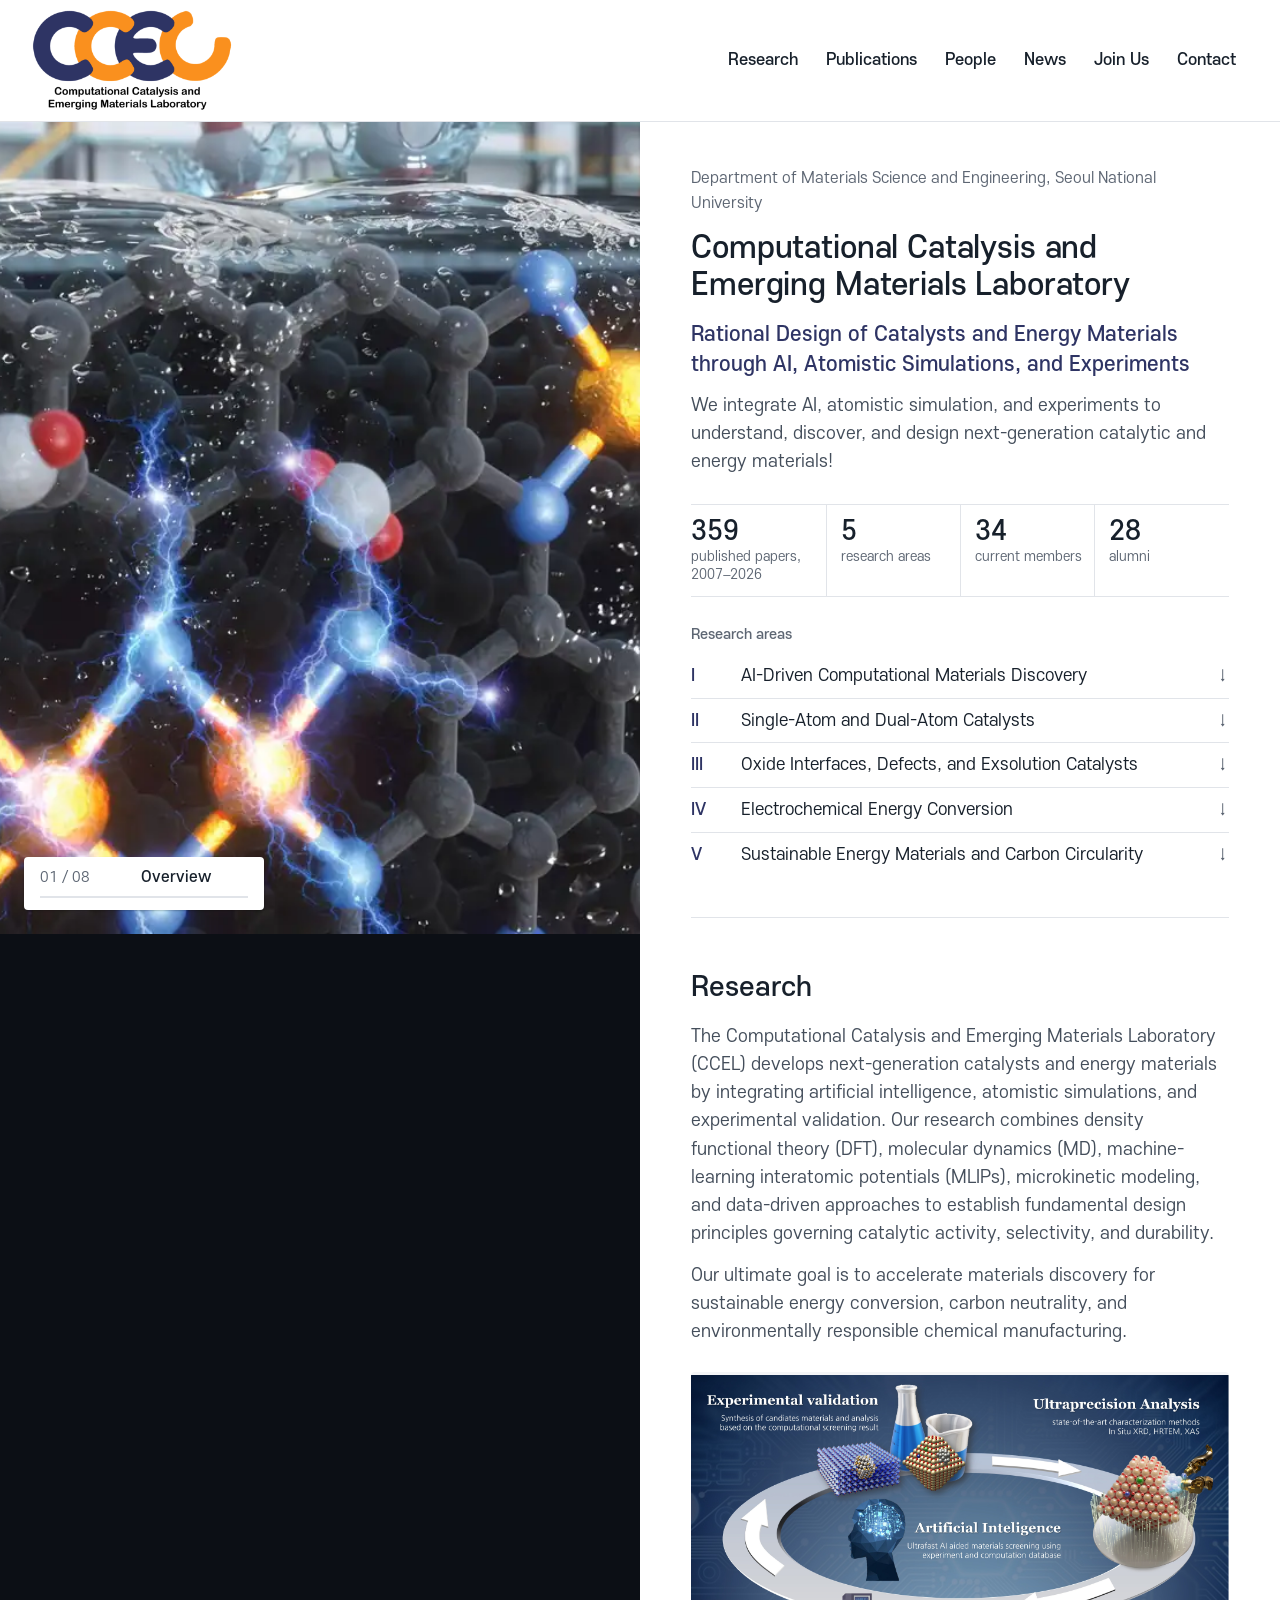
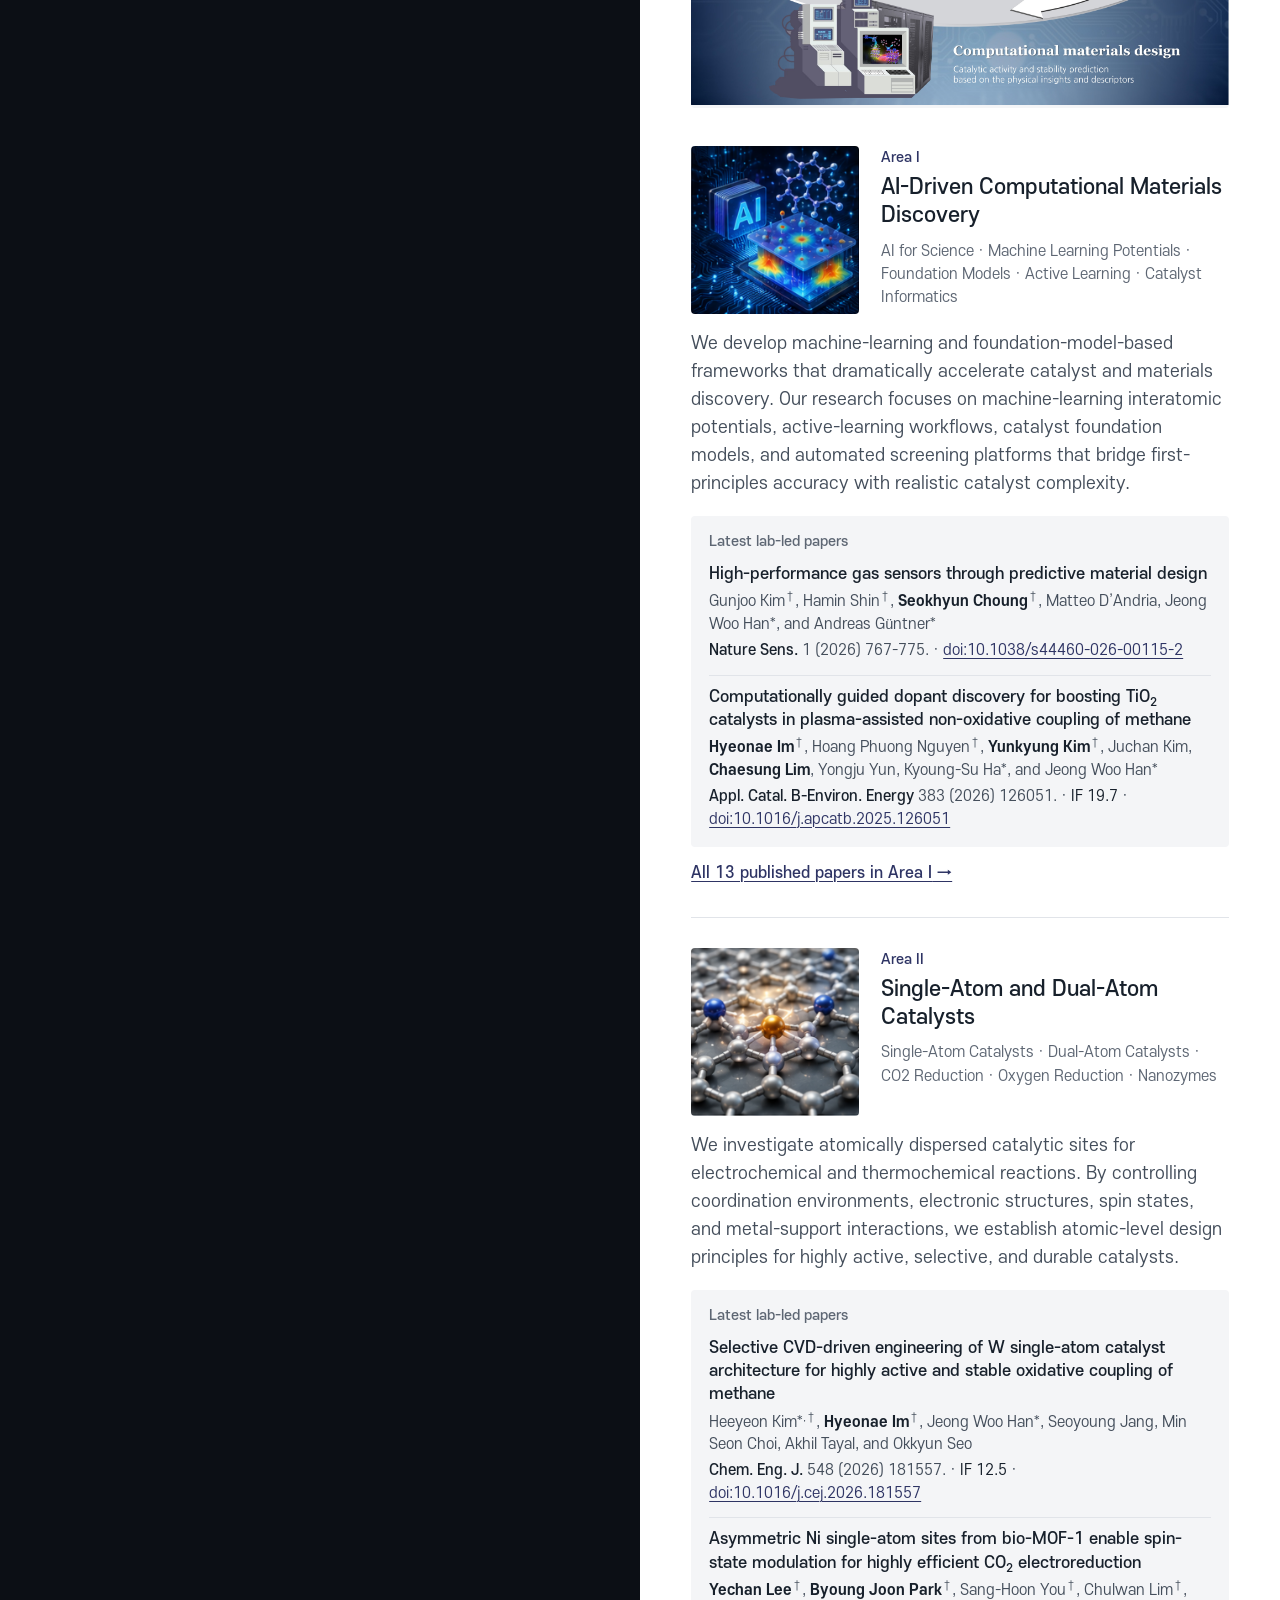
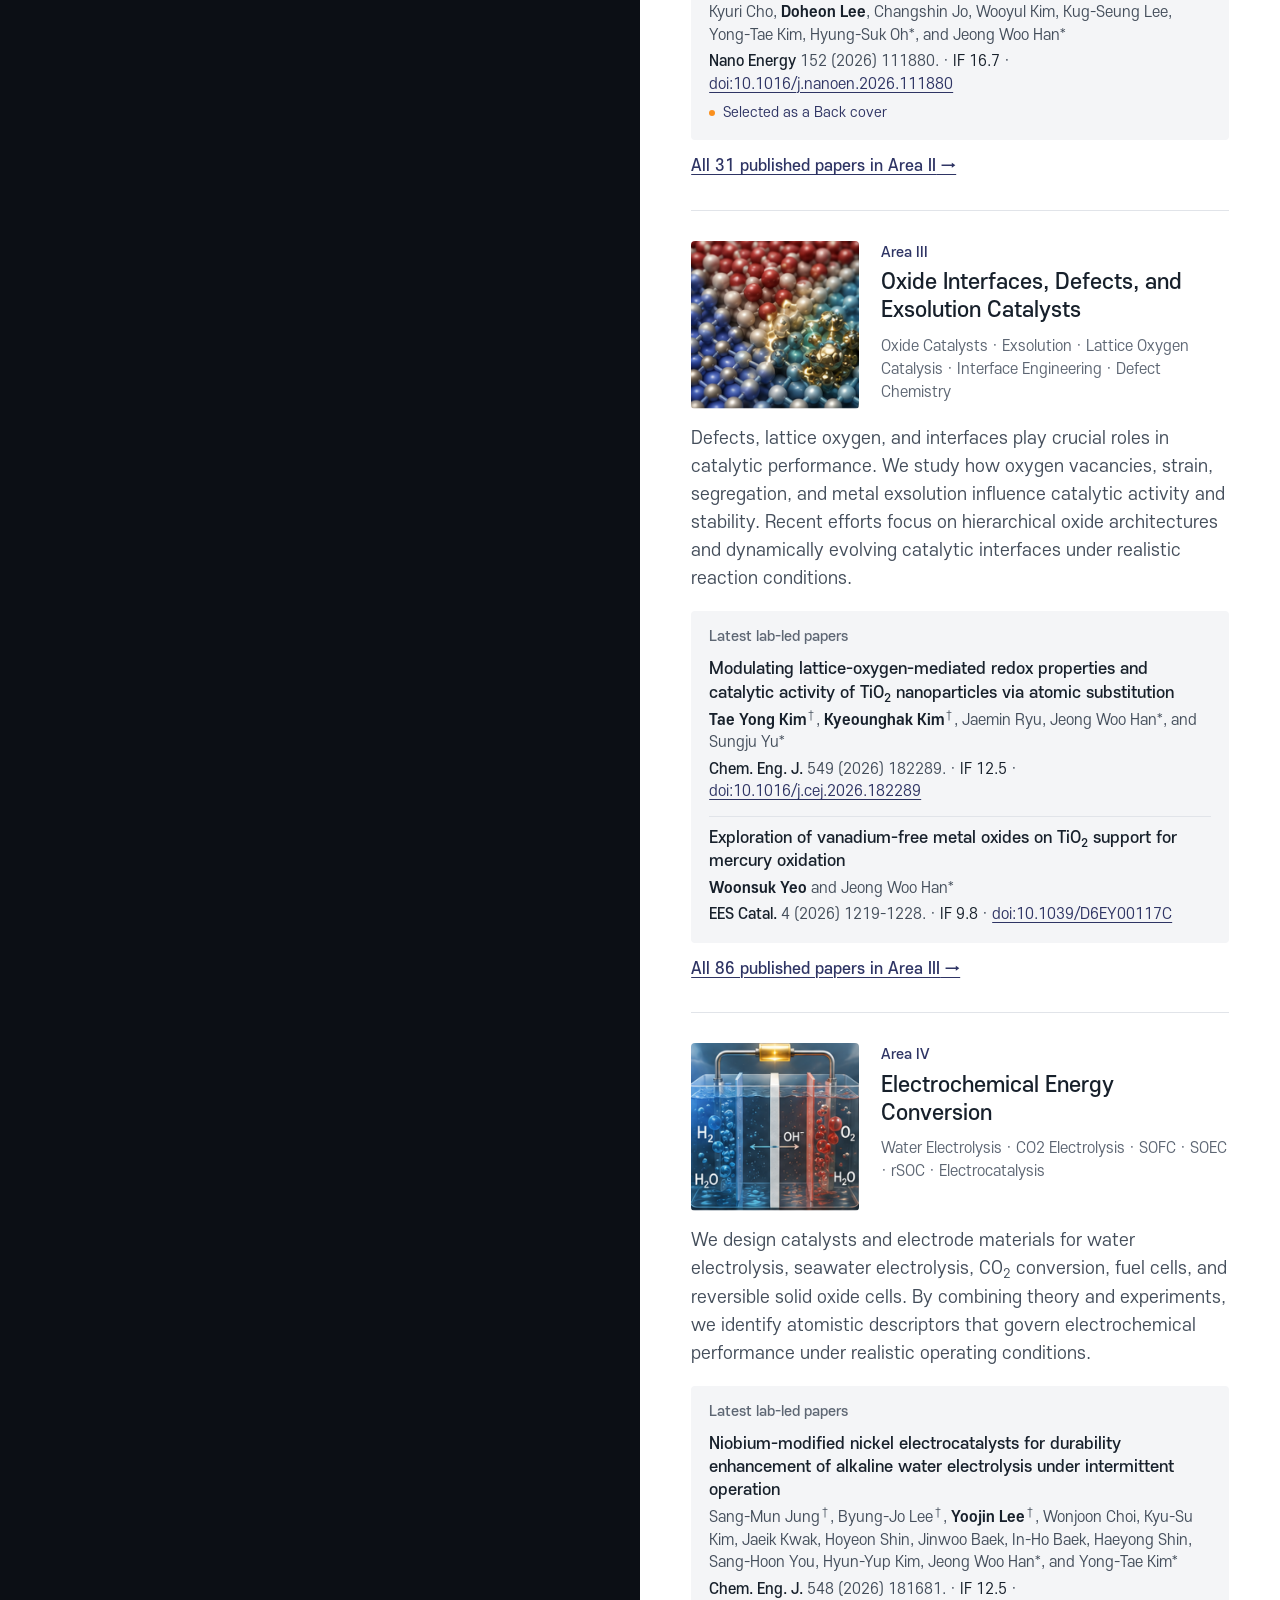
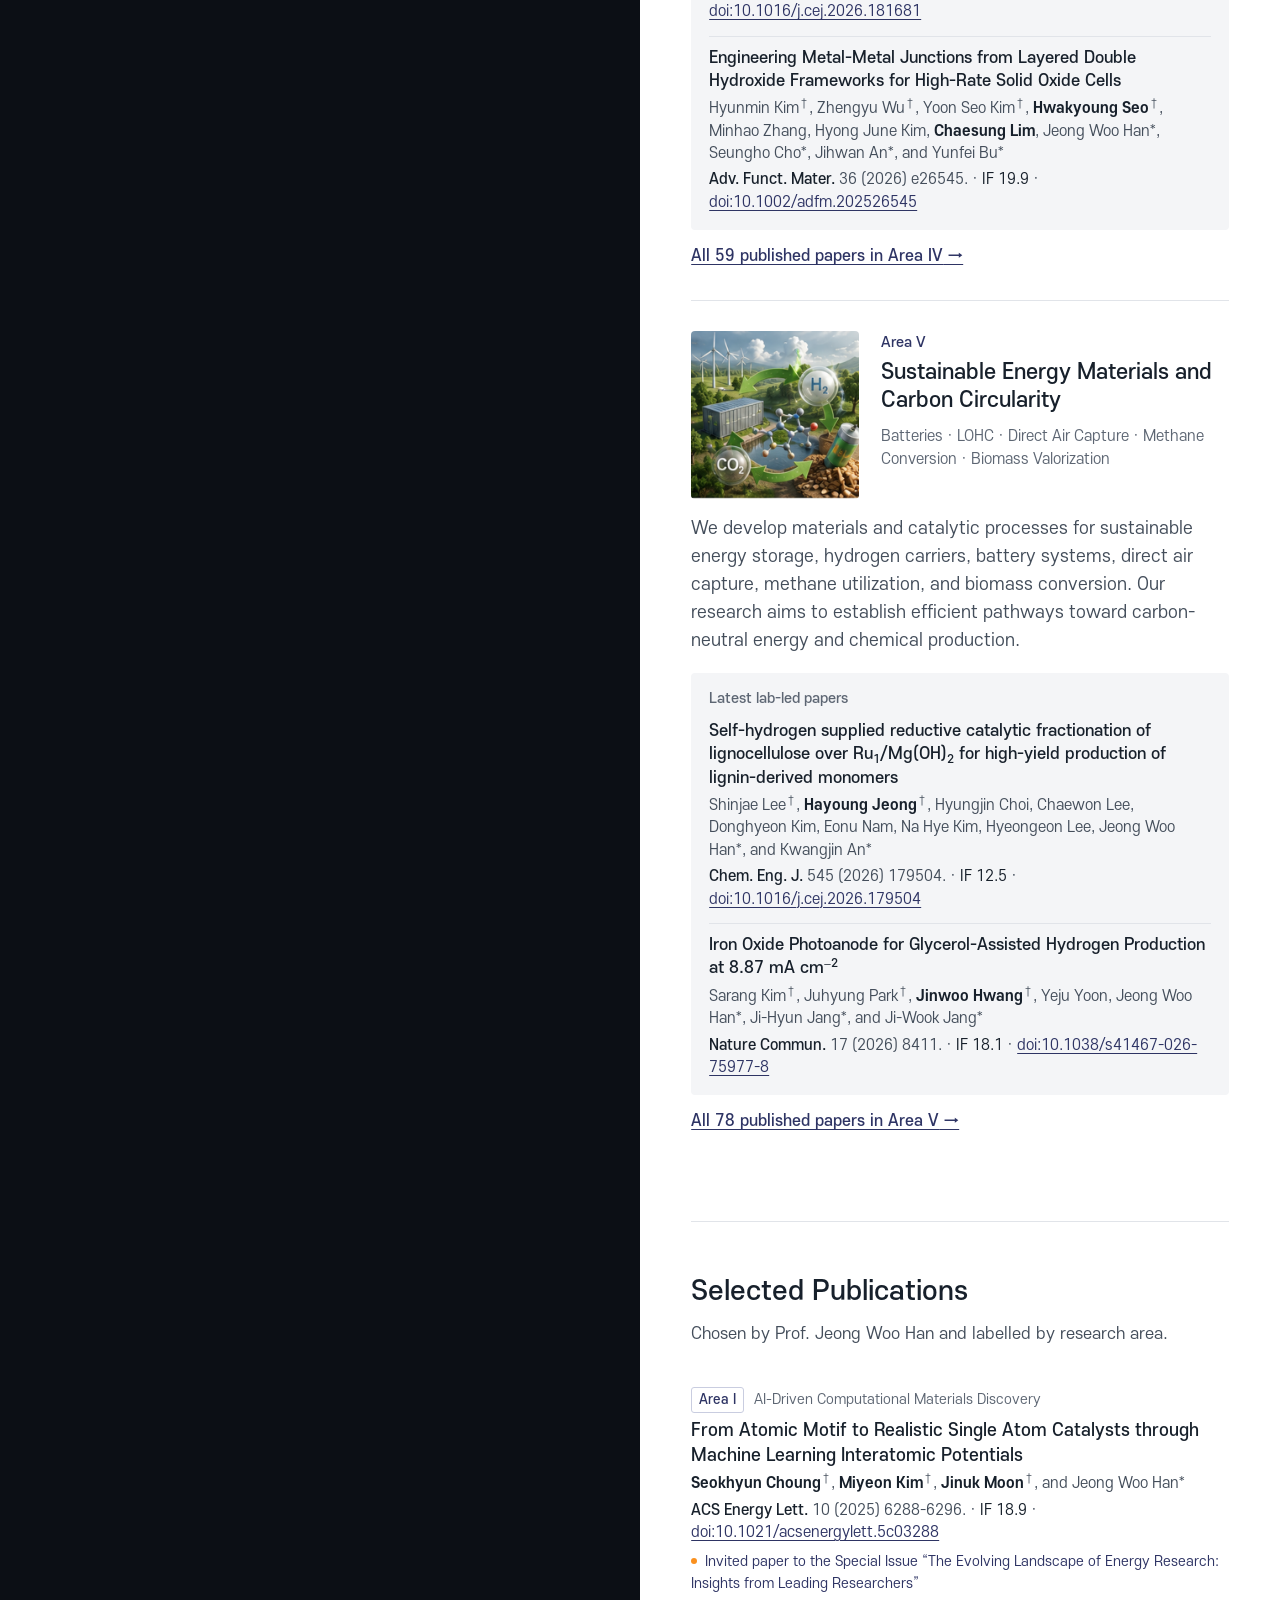
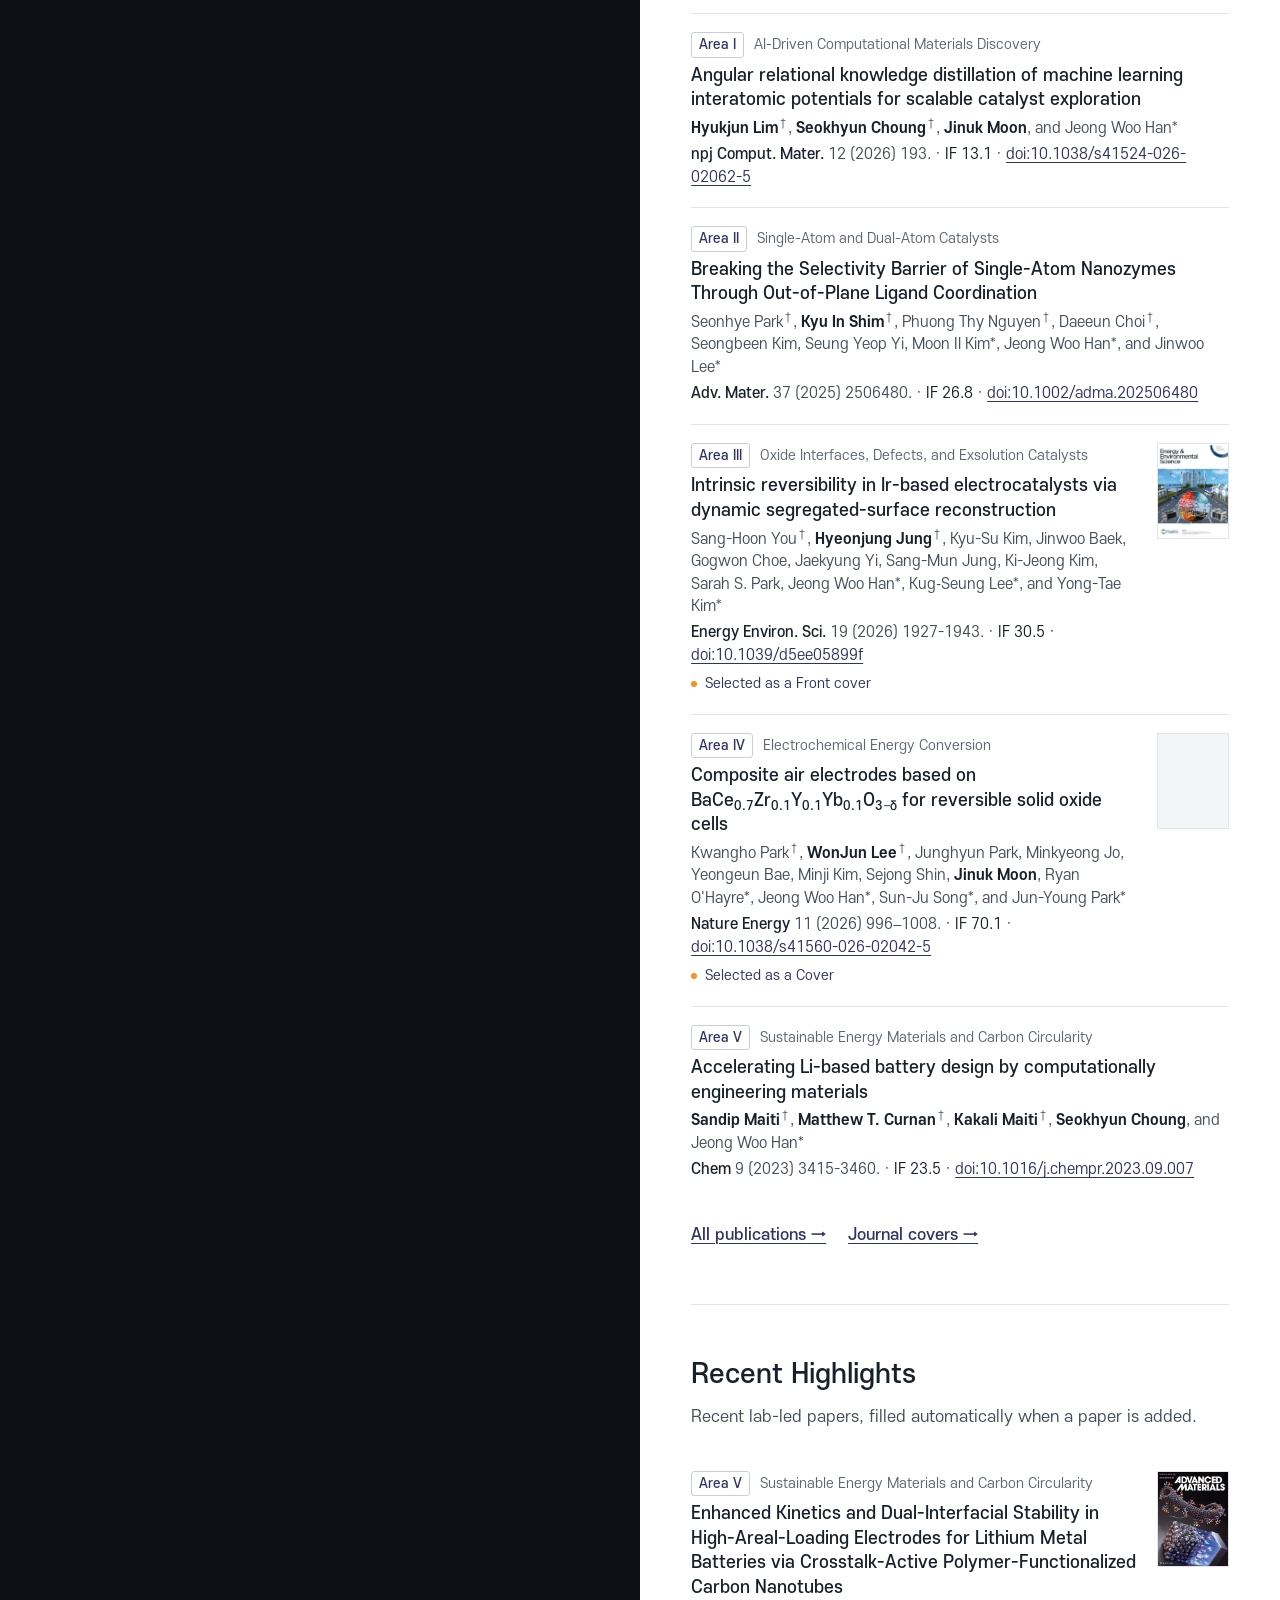
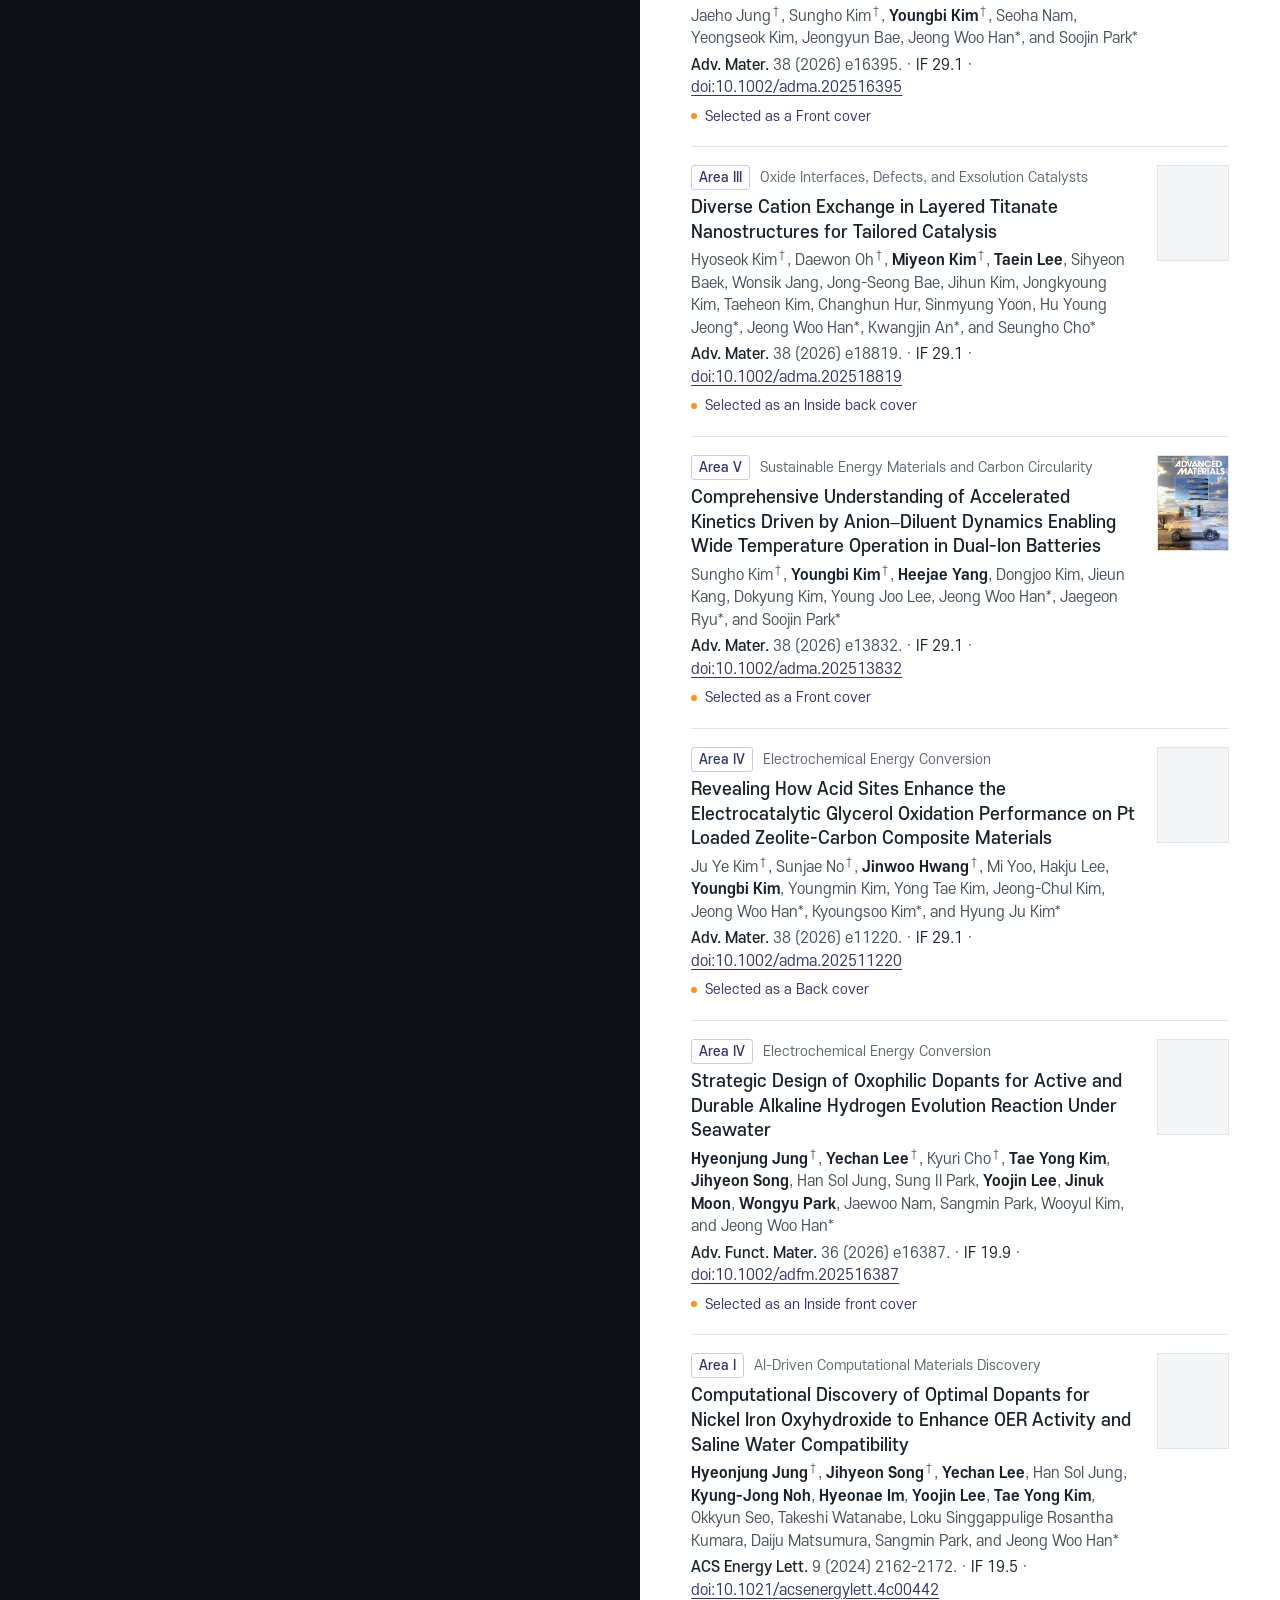
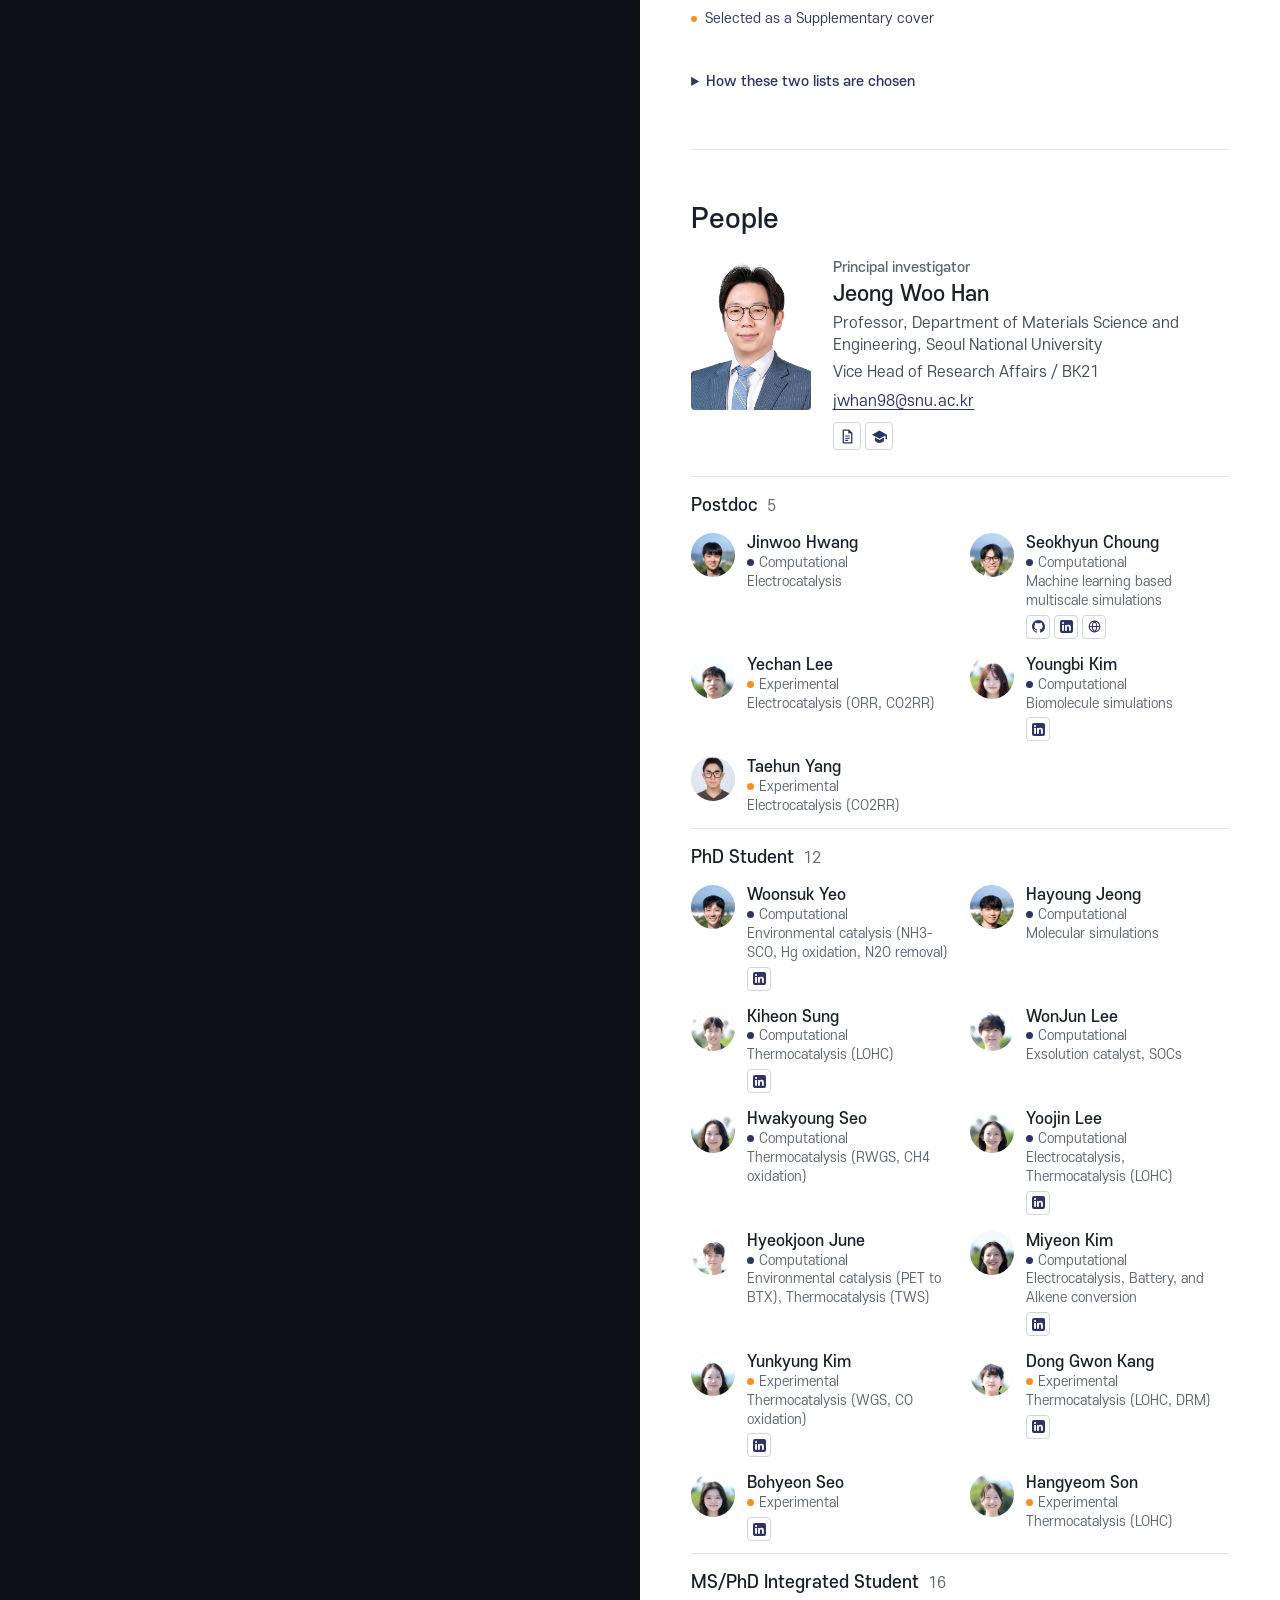
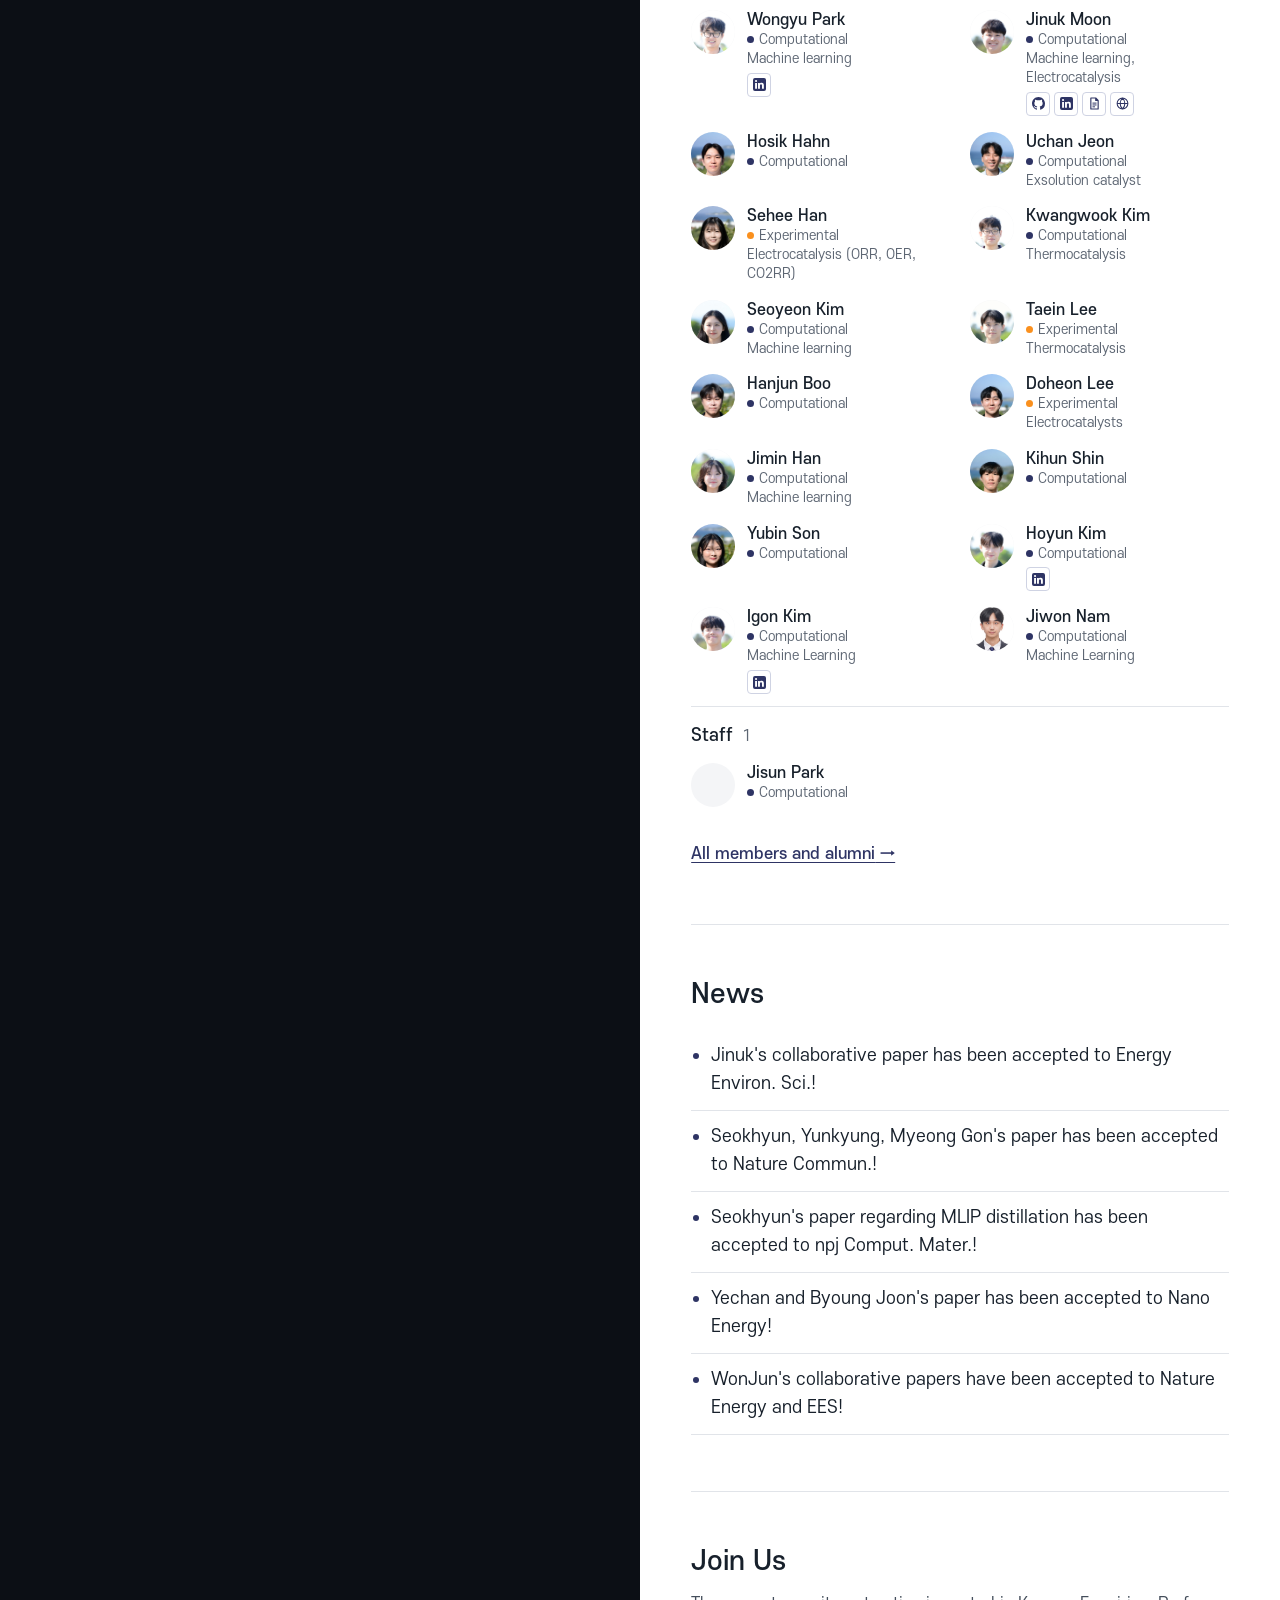
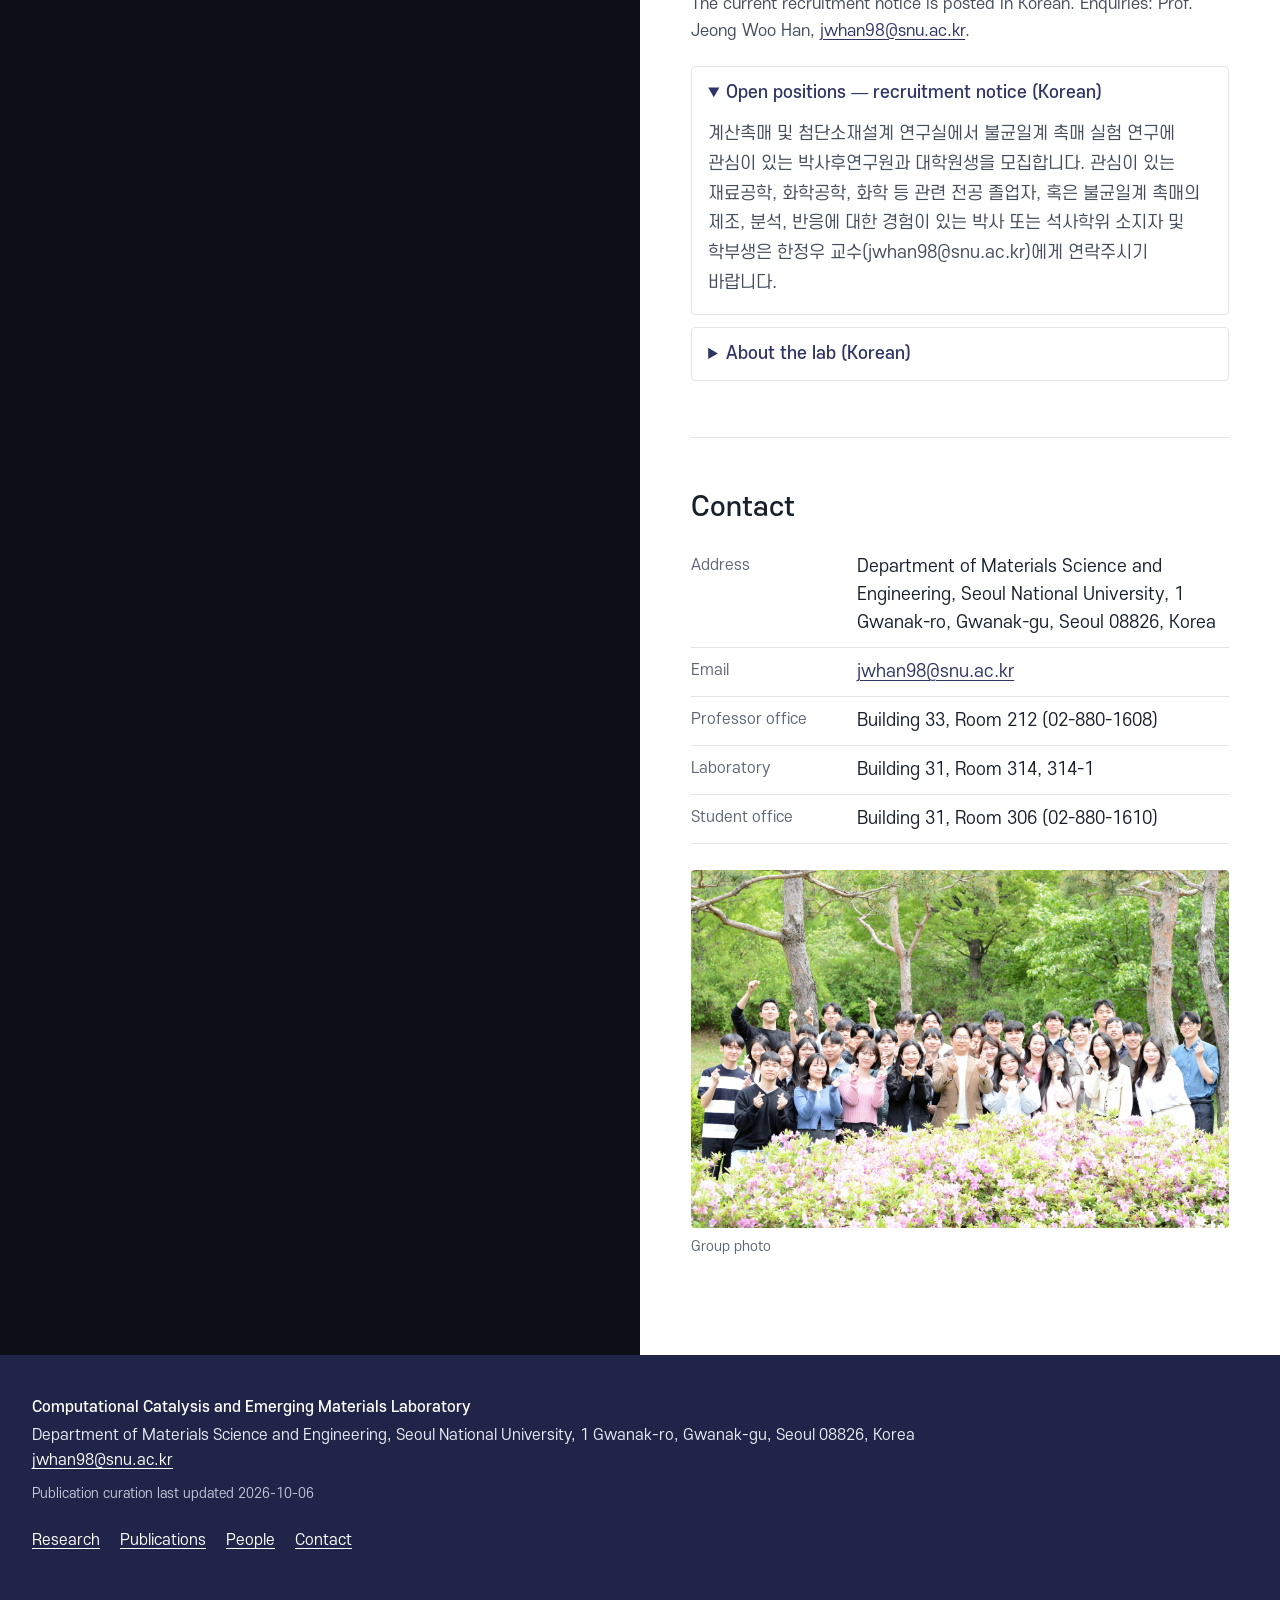
==== index.html @ 0968fece "CCEL homepage redesign preview: ccel-s4 Claude-Session: https://claude.ai/code/session_01SNpB6kkZCcR" ====
<!doctype html>
<html lang="en">
<head>
<meta name="robots" content="noindex, nofollow">
<meta charset="utf-8">
<meta name="viewport" content="width=device-width, initial-scale=1">
<title>CCEL — Seoul National University</title>
<meta name="description" content="Computational Catalysis and Emerging Materials Laboratory, Department of Materials Science and Engineering, Seoul National University.">
<link rel="preload" as="image" href="_shared/scroll/hero_poster.webp">
<link rel="stylesheet" href="_shared/brand/brand.css">
<link rel="stylesheet" href="css/site.css">
<script src="_shared/content.js"></script>
</head>
<body class="home">
<a class="skip" href="#main">Skip to content</a>

<header class="site-head">
  <div class="head-in">
    <a class="brand" href="index.html" aria-label="CCEL home"><img class="ccel-logo" data-logo src="_shared/img/logo2.png" alt="CCEL"></a>
    <button class="menu-btn" type="button" aria-expanded="false" aria-controls="site-nav"><span class="bars" aria-hidden="true"></span><span class="menu-label">Menu</span></button>
    <nav id="site-nav" class="site-nav" aria-label="Main">
      <a href="index.html#research">Research</a>
      <a href="publications.html">Publications</a>
      <a href="members.html">People</a>
      <a href="index.html#news">News</a>
      <a href="index.html#join">Join Us</a>
      <a href="index.html#contact">Contact</a>
    </nav>
  </div>
</header>

<main id="main" class="split">
  <div class="stage-col">
    <div class="stage" data-stage aria-hidden="true">
      <img class="stage-poster" src="_shared/scroll/hero_poster.webp" alt="">
      <canvas></canvas>
      <div class="stage-cap"><span class="cap-num">01 / 08</span><span class="cap-name">Overview</span><span class="cap-bar"><i></i></span></div>
    </div>
  </div>

  <div class="col">
    <section id="top" class="intro" data-cap="Overview" aria-labelledby="lab-name">
      <p class="eyebrow" id="affil"></p>
      <h1 id="lab-name"></h1>
      <p class="identity" id="identity"></p>
      <p class="tagline" id="tagline"></p>
      <dl class="facts" id="facts"></dl>
      <nav class="area-index" aria-label="Research areas">
        <p class="label">Research areas</p>
        <ol id="area-index"></ol>
      </nav>
      <noscript><p class="noscript">This page renders its content from the lab's data file and needs JavaScript. The publication list is at <a href="publications.html">publications.html</a>.</p></noscript>
    </section>

    <section id="research" class="sec" data-cap="Research" aria-labelledby="h-research">
      <h2 id="h-research">Research</h2>
      <div id="research-intro" class="prose"></div>
      <figure class="loop" id="research-loop"></figure>
      <div id="areas"></div>
    </section>

    <section id="publications" class="sec" data-cap="Selected Publications" aria-labelledby="h-selected">
      <h2 id="h-selected">Selected Publications</h2>
      <p class="sec-lede" id="selected-lede"></p>
      <div id="selected" class="cite-list"></div>
      <p class="more"><a href="publications.html">All publications</a><a href="publications.html#covers">Journal covers</a></p>
    </section>

    <section id="highlights" class="sec" data-cap="Recent Highlights" aria-labelledby="h-highlights">
      <h2 id="h-highlights">Recent Highlights</h2>
      <p class="sec-lede">Recent lab-led papers, filled automatically when a paper is added.</p>
      <div id="recent" class="cite-list"></div>
      <details class="rules" id="rules"><summary>How these two lists are chosen</summary><p></p></details>
    </section>

    <section id="people" class="sec" data-cap="People" aria-labelledby="h-people">
      <h2 id="h-people">People</h2>
      <div id="pi" class="pi"></div>
      <div id="roster"></div>
      <p class="more"><a href="members.html">All members and alumni</a></p>
    </section>

    <section id="news" class="sec" data-cap="News" aria-labelledby="h-news">
      <h2 id="h-news">News</h2>
      <ul id="news-list" class="news"></ul>
    </section>

    <section id="join" class="sec" data-cap="Join Us" aria-labelledby="h-join">
      <h2 id="h-join">Join Us</h2>
      <p id="join-lede" class="sec-lede"></p>
      <details class="ko" open><summary>Open positions — recruitment notice (Korean)</summary><p lang="ko" id="opening-ko"></p></details>
      <details class="ko"><summary>About the lab (Korean)</summary><p lang="ko" id="about-ko"></p></details>
    </section>

    <section id="contact" class="sec" data-cap="Contact" aria-labelledby="h-contact">
      <h2 id="h-contact">Contact</h2>
      <dl id="contact-list" class="contact"></dl>
      <figure class="group" id="group-photo"></figure>
    </section>
  </div>
</main>

<footer class="site-foot">
  <div class="foot-in">
    <div id="foot-info"></div>
    <nav aria-label="Footer">
      <a href="index.html#research">Research</a>
      <a href="publications.html">Publications</a>
      <a href="members.html">People</a>
      <a href="index.html#contact">Contact</a>
    </nav>
  </div>
</footer>

<script src="js/common.js"></script>
<script src="js/home.js"></script>
<script src="js/stage.js"></script>
</body>
</html>
---- _shared/brand/brand.css ----
/* CCEL brand layer: shared by every candidate and the final site.
   Font = S-CoreDream (에스코어 드림), the typeface the current ccel.snu.ac.kr already uses (class ks4 etc.).
   Self-hosted so the IIS site has no CDN dependency. Logo = ../img/logo2.png (data: CCEL.lab.logo), used as-is. */
@font-face { font-family: 'S-CoreDream'; font-weight: 300; font-style: normal; font-display: swap;
  src: url('fonts/S-CoreDream-3Light.woff') format('woff'); }
@font-face { font-family: 'S-CoreDream'; font-weight: 400; font-style: normal; font-display: swap;
  src: url('fonts/S-CoreDream-4Regular.woff') format('woff'); }
@font-face { font-family: 'S-CoreDream'; font-weight: 500; font-style: normal; font-display: swap;
  src: url('fonts/S-CoreDream-5Medium.woff') format('woff'); }
@font-face { font-family: 'S-CoreDream'; font-weight: 700; font-style: normal; font-display: swap;
  src: url('fonts/S-CoreDream-6Bold.woff') format('woff'); }
:root { --ccel-font: 'S-CoreDream', 'Noto Sans KR', 'Apple SD Gothic Neo', 'Malgun Gothic', sans-serif; }

/* Official logo, unaltered. Put it on .ccel-logo-plate when the header background is dark. */
.ccel-logo { display: block; height: auto; width: 200px; max-width: 100%; }
.ccel-logo-plate { display: inline-block; background: #fff; border-radius: 6px; padding: 6px 10px; line-height: 0; }
@media (max-width: 768px) { .ccel-logo { width: 160px; } }
---- css/site.css ----
/* S4 Split screen — calm lab tone. One family (S-CoreDream via brand.css), white reading column,
   logo navy for links and accents, logo orange only for non-text marks. */
:root {
  --ink: #17202b;
  --ink-2: #444e5b;
  --ink-3: #5d6673;
  --rule: #e1e4e9;
  --wash: #f4f5f7;
  --navy: #2e3464;
  --navy-2: #1f2448;
  --orange: #fa901e;
  --stage-bg: #0c0f15;
  --hdr: 122px;      /* header with the 200px logo */
  --hdr-c: 88px;     /* compact header once scrolled (logo stays, 150px) */
  --col-pad: clamp(28px, 4vw, 64px);
}
*, *::before, *::after { box-sizing: border-box; }
html { -webkit-text-size-adjust: 100%; }
@media (prefers-reduced-motion: no-preference) { html { scroll-behavior: smooth; } }
body {
  margin: 0; padding-top: var(--hdr);
  font-family: var(--ccel-font); font-size: 17px; line-height: 1.65; color: var(--ink); background: #fff;
  font-weight: 400;
}
button, input, select, textarea { font: inherit; color: inherit; }
img { max-width: 100%; }
a { color: var(--navy); text-decoration-thickness: 1px; text-underline-offset: 3px; }
a:hover { color: var(--navy-2); }
:focus-visible { outline: 2px solid var(--navy); outline-offset: 2px; border-radius: 2px; }
h1, h2, h3, h4 { font-weight: 500; line-height: 1.3; margin: 0; color: var(--ink); }
p { margin: 0; }
sub, sup { line-height: 0; font-size: 0.72em; }
.sr { position: absolute; width: 1px; height: 1px; overflow: hidden; clip: rect(0 0 0 0); white-space: nowrap; }
.skip { position: absolute; left: 12px; top: -60px; z-index: 100; background: #fff; padding: 8px 12px; border: 1px solid var(--rule); }
.skip:focus { top: 12px; }
.label { font-size: 14px; color: var(--ink-3); font-weight: 500; }

/* ---------- header (logo always visible, also when compact) ---------- */
.site-head {
  position: fixed; inset: 0 0 auto 0; z-index: 50; height: var(--hdr);
  background: #fff; border-bottom: 1px solid var(--rule);
  transition: height .2s ease;
}
.site-head.is-compact { height: var(--hdr-c); }
.head-in { height: 100%; display: flex; align-items: center; justify-content: space-between; gap: 24px; padding: 0 32px; }
.brand { display: block; line-height: 0; }
.site-head .ccel-logo { width: 200px; transition: width .2s ease; }
.site-head.is-compact .ccel-logo { width: 150px; }
.site-nav { display: flex; gap: 4px; }
.site-nav a {
  color: var(--ink); text-decoration: none; font-size: 16px; font-weight: 500; padding: 8px 12px; border-radius: 4px;
}
.site-nav a:hover { background: var(--wash); color: var(--navy); }
.site-nav a[aria-current="page"] { color: var(--navy); box-shadow: inset 0 -2px 0 var(--orange); border-radius: 0; }
.menu-btn { display: none; }
@media (prefers-reduced-motion: reduce) { .site-head, .site-head .ccel-logo { transition: none; } }

/* ---------- split layout (desktop) ---------- */
.split { display: grid; grid-template-columns: minmax(0, 1fr) minmax(0, 1fr); }
.stage-col { background: var(--stage-bg); min-width: 0; }
.stage {
  position: sticky; top: var(--hdr-c); height: calc(100vh - var(--hdr-c));
  background: var(--stage-bg); overflow: hidden;
}
.stage-poster, .stage canvas {
  position: absolute; inset: 0; width: 100%; height: 100%; display: block;
}
.stage-poster { object-fit: cover; object-position: 50% 50%; }
.stage canvas { opacity: 0; }
.stage canvas.on { opacity: 1; }
.stage-cap {
  position: absolute; left: 24px; bottom: 24px; z-index: 2;
  display: grid; grid-template-columns: auto auto; column-gap: 14px; align-items: baseline;
  background: #fff; color: var(--ink); padding: 10px 16px 12px; border-radius: 4px; min-width: 240px;
  font-size: 15px; line-height: 1.4; box-shadow: 0 1px 2px rgba(0,0,0,.25);
}
.cap-num { color: var(--ink-3); font-variant-numeric: tabular-nums; font-size: 14px; }
.cap-name { font-weight: 500; }
.cap-bar { grid-column: 1 / -1; height: 2px; background: var(--rule); margin-top: 8px; overflow: hidden; }
.cap-bar i { display: block; height: 100%; background: var(--orange); transform-origin: 0 50%; transform: scaleX(0); }

.col { padding: 0 var(--col-pad) 40px; min-width: 0; }
.col > section { max-width: 660px; }
section[id], article[id] { scroll-margin-top: calc(var(--hdr-c) + 20px); }
/* skip link target: keep the page title clear of the fixed header */
#main { scroll-margin-top: calc(var(--hdr-c) + 20px); }

/* ---------- overview ---------- */
.intro { padding: 44px 0 40px; }
.eyebrow { font-size: 15px; color: var(--ink-3); margin-bottom: 14px; }
.intro h1 { font-size: clamp(28px, 2.35vw, 36px); line-height: 1.24; letter-spacing: -0.005em; }
.identity { margin-top: 16px; font-size: 20px; line-height: 1.5; color: var(--navy); font-weight: 500; }
.tagline { margin-top: 12px; color: var(--ink-2); }
.facts { display: grid; grid-template-columns: repeat(4, minmax(0, 1fr)); gap: 0; margin: 28px 0 0; border-top: 1px solid var(--rule); border-bottom: 1px solid var(--rule); }
.facts > div { display: flex; flex-direction: column; padding: 12px 12px 12px 0; }
.facts dd { order: -1; }
.facts > div + div { padding-left: 14px; border-left: 1px solid var(--rule); }
.facts dt { font-size: 13px; line-height: 1.35; color: var(--ink-3); }
.facts dd { margin: 0; font-size: 26px; font-weight: 500; line-height: 1.2; font-variant-numeric: tabular-nums; color: var(--ink); }
.area-index { margin-top: 26px; }
.area-index ol { list-style: none; margin: 8px 0 0; padding: 0; }
.area-index li + li { border-top: 1px solid var(--rule); }
.area-index a { display: grid; grid-template-columns: 40px 1fr auto; align-items: baseline; gap: 10px; padding: 10px 0; text-decoration: none; color: var(--ink); font-size: 16.5px; line-height: 1.45; }
.area-index a::after { content: "\2193"; color: var(--ink-3); font-size: 14px; }
.area-index a:hover .t { color: var(--navy); text-decoration: underline; }
.area-index .num { color: var(--navy); font-weight: 500; }
.noscript { margin-top: 20px; padding: 12px; background: var(--wash); }

/* ---------- sections ---------- */
.sec { padding: 52px 0 56px; border-top: 1px solid var(--rule); }
.sec > h2 { font-size: 27px; margin-bottom: 18px; }
.sec-lede { color: var(--ink-2); margin: -6px 0 22px; font-size: 16px; }
.prose p + p { margin-top: 14px; }
.prose { color: var(--ink-2); }
.loop { margin: 26px 0 8px; }
.loop img { display: block; width: 100%; aspect-ratio: 16 / 10; object-fit: contain; background: var(--wash); border-radius: 4px; }
.more { margin-top: 22px; display: flex; flex-wrap: wrap; gap: 8px 22px; font-size: 16px; font-weight: 500; }
.more a::after, .area-more a::after { content: " \2192"; }

/* research areas */
.area { padding: 30px 0 30px; }
.area + .area { border-top: 1px solid var(--rule); }
.area-head { display: grid; grid-template-columns: 168px minmax(0, 1fr); gap: 22px; align-items: start; }
.area-head img { width: 168px; height: 168px; object-fit: cover; border-radius: 4px; display: block; background: var(--wash); }
.area-num { font-size: 14px; color: var(--navy); font-weight: 500; margin-bottom: 4px; }
.area h3 { font-size: 21px; line-height: 1.35; }
.kw { margin-top: 10px; font-size: 14.5px; line-height: 1.6; color: var(--ink-3); }
.area-sum { margin-top: 16px; color: var(--ink-2); }
.area-papers { margin-top: 18px; padding: 14px 18px 4px; background: var(--wash); border-radius: 4px; }
.area-papers .cite { padding: 10px 0 12px; }
.area-papers .cite + .cite { border-top: 1px solid var(--rule); }
.area-papers .cite-title { font-size: 16px; }
.area-more { margin-top: 14px; font-size: 15.5px; font-weight: 500; }

/* citations */
.cite-list .cite { padding: 18px 0; }
.cite-list .cite + .cite { border-top: 1px solid var(--rule); }
.cite { display: flex; gap: 18px; align-items: flex-start; }
.cite.has-cover { flex-direction: row-reverse; justify-content: space-between; }
.cite-body { min-width: 0; flex: 1; }
.cover { flex: none; line-height: 0; }
.cover img { width: 72px; height: 96px; object-fit: cover; object-position: 50% 0; border: 1px solid var(--rule); display: block; background: var(--wash); }
.cite-meta { display: flex; flex-wrap: wrap; align-items: baseline; gap: 4px 10px; font-size: 13.5px; margin-bottom: 6px; color: var(--ink-3); }
.area-tag { color: var(--navy); font-weight: 500; padding: 1px 7px; border: 1px solid #c9cde0; border-radius: 3px; font-size: 13px; }
.cite-title { font-size: 17px; line-height: 1.45; font-weight: 500; }
.cite-title a { color: var(--ink); text-decoration: none; }
.cite-title a:hover { color: var(--navy); text-decoration: underline; }
.cite-title .no { color: var(--ink-3); font-weight: 400; font-size: 14px; margin-right: 8px; font-variant-numeric: tabular-nums; }
.cite-authors { margin-top: 5px; font-size: 14.5px; line-height: 1.55; color: var(--ink-2); }
.cite-authors b { color: var(--ink); font-weight: 700; }
.cite-src { margin-top: 4px; font-size: 14.5px; line-height: 1.55; color: var(--ink-2); overflow-wrap: anywhere; }
.cite-src .jn { font-weight: 500; color: var(--ink); }
.cite-src .if { color: var(--ink); white-space: nowrap; }
.prov-mark { margin-left: 5px; font-size: 12px; color: var(--ink-3); border-bottom: 1px dotted var(--ink-3); }
.cite-src .doi { color: var(--navy); }
.cite-src .status { color: #8a4b00; font-weight: 500; }
.cite-note { margin-top: 6px; font-size: 13.5px; color: var(--navy); }
.cite-note::before { content: ""; display: inline-block; width: 6px; height: 6px; background: var(--orange); border-radius: 50%; margin: 0 8px 1px 0; vertical-align: middle; }
.rules { margin-top: 22px; font-size: 14px; color: var(--ink-3); }
.rules summary { cursor: pointer; color: var(--navy); font-weight: 500; }
.rules p { margin-top: 8px; line-height: 1.6; }

/* people */
.pi { display: grid; grid-template-columns: 120px minmax(0, 1fr); gap: 22px; align-items: start; padding-bottom: 26px; }
.pi img { width: 120px; height: 154px; object-fit: cover; border-radius: 4px; display: block; background: var(--wash); }
.pi h3 { font-size: 21px; margin-top: 2px; }
.pi-title, .pi-role { font-size: 15px; color: var(--ink-2); margin-top: 4px; line-height: 1.5; }
.pi-mail { font-size: 15px; margin-top: 6px; }
.pi .icons { margin-top: 8px; }
.icons { display: inline-flex; gap: 4px; flex-wrap: wrap; vertical-align: middle; }
.ico { display: inline-flex; width: 28px; height: 28px; align-items: center; justify-content: center; border-radius: 4px; color: var(--navy); border: 1px solid #cfd3e3; }
.ico svg { width: 15px; height: 15px; }
.ico:hover { background: var(--navy); color: #fff; border-color: var(--navy); }
.roster-group { padding: 18px 0 6px; border-top: 1px solid var(--rule); }
.roster-group h3 { font-size: 17px; }
.count { color: var(--ink-3); font-weight: 400; font-size: 15px; margin-left: 4px; }
.roster { list-style: none; margin: 10px 0 0; padding: 0; display: grid; grid-template-columns: repeat(2, minmax(0, 1fr)); gap: 4px 20px; align-items: start; }
.roster li { display: grid; grid-template-columns: 44px minmax(0, 1fr); gap: 12px; align-items: start; padding: 6px 0; }
.roster img, .roster .ph { width: 44px; height: 44px; border-radius: 50%; object-fit: cover; object-position: 50% 20%; display: block; background: var(--wash); }
.who { display: flex; flex-direction: column; min-width: 0; }
.nm { font-size: 15.5px; font-weight: 500; line-height: 1.35; }
.sub { font-size: 13px; color: var(--ink-3); line-height: 1.45; display: flex; flex-direction: column; }
.who .icons { margin-top: 4px; }
.who .ico { width: 24px; height: 24px; }
.who .ico svg { width: 13px; height: 13px; }
.type::before { content: ""; display: inline-block; width: 7px; height: 7px; border-radius: 50%; margin-right: 5px; vertical-align: 1px; }
.t-computational::before { background: var(--navy); }
.t-experimental::before { background: var(--orange); }

/* news, join, contact */
.news { list-style: none; margin: 0; padding: 0; }
.news li { padding: 12px 0 12px 20px; position: relative; border-bottom: 1px solid var(--rule); }
.news li::before { content: ""; position: absolute; left: 2px; top: 23px; width: 6px; height: 6px; background: var(--navy); border-radius: 50%; }
.news time { display: block; font-size: 13px; color: var(--ink-3); }
details.ko { margin-top: 12px; border: 1px solid var(--rule); border-radius: 4px; padding: 0 16px; }
details.ko summary { cursor: pointer; padding: 12px 0; font-weight: 500; color: var(--navy); }
details.ko p { padding: 0 0 16px; color: var(--ink-2); line-height: 1.75; word-break: keep-all; }
.contact { margin: 0; display: grid; grid-template-columns: 1fr; }
.contact > div { display: grid; grid-template-columns: 150px minmax(0, 1fr); gap: 16px; padding: 10px 0; border-bottom: 1px solid var(--rule); }
.contact dt { color: var(--ink-3); font-size: 15px; }
.contact dd { margin: 0; }
.group { margin: 26px 0 0; }
.group img { display: block; width: 100%; aspect-ratio: 3 / 2; object-fit: cover; border-radius: 4px; background: var(--wash); }
.group figcaption { font-size: 13.5px; color: var(--ink-3); margin-top: 8px; }

/* footer */
.site-foot { background: var(--navy-2); color: #e9ebf3; }
.foot-in { padding: 40px 32px 48px; display: flex; flex-wrap: wrap; justify-content: space-between; gap: 24px 48px; font-size: 15px; }
.site-foot a { color: #fff; }
.site-foot nav { display: flex; flex-wrap: wrap; gap: 8px 20px; align-content: flex-start; }
.foot-name { font-weight: 500; color: #fff; margin-bottom: 4px; }
.foot-small { margin-top: 10px; font-size: 13px; color: #c3c7d8; }

/* ---------- inner pages (members, publications) ---------- */
.strip { height: 120px; background: var(--stage-bg); overflow: hidden; }
.strip img { width: 100%; height: 100%; object-fit: cover; object-position: 50% 58%; display: block; }
.wrap { max-width: 1120px; margin: 0 auto; padding: 0 32px 64px; }
.page-head { padding: 36px 0 22px; border-bottom: 1px solid var(--rule); }
.page-head h1 { font-size: 34px; }
.page-head .lede { margin-top: 8px; color: var(--ink-2); }
.subnav { display: flex; flex-wrap: wrap; gap: 6px 18px; margin-top: 16px; font-size: 15px; font-weight: 500; }

/* ---------- narrow: video band above stacked content ---------- */
@media (max-width: 1180px) and (min-width: 960px) {
  .split { grid-template-columns: minmax(0, 0.82fr) minmax(0, 1fr); }
  .site-nav a { padding: 8px 9px; font-size: 15px; }
}
@media (max-width: 959px) {
  :root { --hdr: 92px; --hdr-c: 92px; }
  body { font-size: 16.5px; }
  .site-head .ccel-logo, .site-head.is-compact .ccel-logo { width: 160px; }
  .head-in { padding: 0 16px; }
  .menu-btn {
    display: inline-flex; align-items: center; gap: 8px; height: 44px; padding: 0 14px; border: 1px solid var(--rule);
    background: #fff; border-radius: 4px; cursor: pointer; font-size: 15px; font-weight: 500;
  }
  .bars, .bars::before, .bars::after { display: block; width: 18px; height: 2px; background: var(--ink); position: relative; content: ""; }
  .bars::before { position: absolute; top: -6px; }
  .bars::after { position: absolute; top: 6px; }
  .site-nav {
    display: none; position: absolute; left: 0; right: 0; top: 100%; flex-direction: column; gap: 0;
    background: #fff; border-bottom: 1px solid var(--rule); box-shadow: 0 8px 16px rgba(0,0,0,.08); padding: 6px 0 10px;
  }
  .menu-open .site-nav { display: flex; }
  .site-nav a { padding: 12px 20px; border-radius: 0; font-size: 17px; }
  .split { display: block; }
  .stage-col { background: none; }
  .stage { position: relative; top: auto; height: auto; aspect-ratio: 16 / 9; max-height: 46vh; width: 100%; }
  .stage-cap { display: none; }
  .col { padding: 0 20px 24px; }
  .intro { padding-top: 28px; }
  .intro h1 { font-size: clamp(25px, 6.6vw, 32px); }
  .identity { font-size: 18px; }
  .facts { grid-template-columns: repeat(2, minmax(0, 1fr)); }
  .facts > div:nth-child(3) { padding-left: 0; border-left: 0; }
  .facts > div:nth-child(n+3) { border-top: 1px solid var(--rule); }
  .facts dd { font-size: 23px; }
  .sec { padding: 40px 0 44px; }
  .sec > h2 { font-size: 24px; }
  .area-head { grid-template-columns: 104px minmax(0, 1fr); gap: 16px; }
  .area-head img { width: 104px; height: 104px; }
  .area h3 { font-size: 18.5px; }
  .roster { grid-template-columns: 1fr; }
  .pi { grid-template-columns: 96px minmax(0, 1fr); gap: 16px; }
  .pi img { width: 96px; height: 123px; }
  .contact > div { grid-template-columns: 1fr; gap: 2px; }
  .cover img { width: 60px; height: 80px; }
  .cite.has-cover { gap: 12px; }
  .strip { height: 84px; }
  .wrap { padding: 0 20px 48px; }
  .page-head h1 { font-size: 28px; }
  .foot-in { padding: 32px 20px 40px; }
}
@media (max-width: 420px) {
  .area-head { grid-template-columns: 84px minmax(0, 1fr); }
  .area-head img { width: 84px; height: 84px; }
}
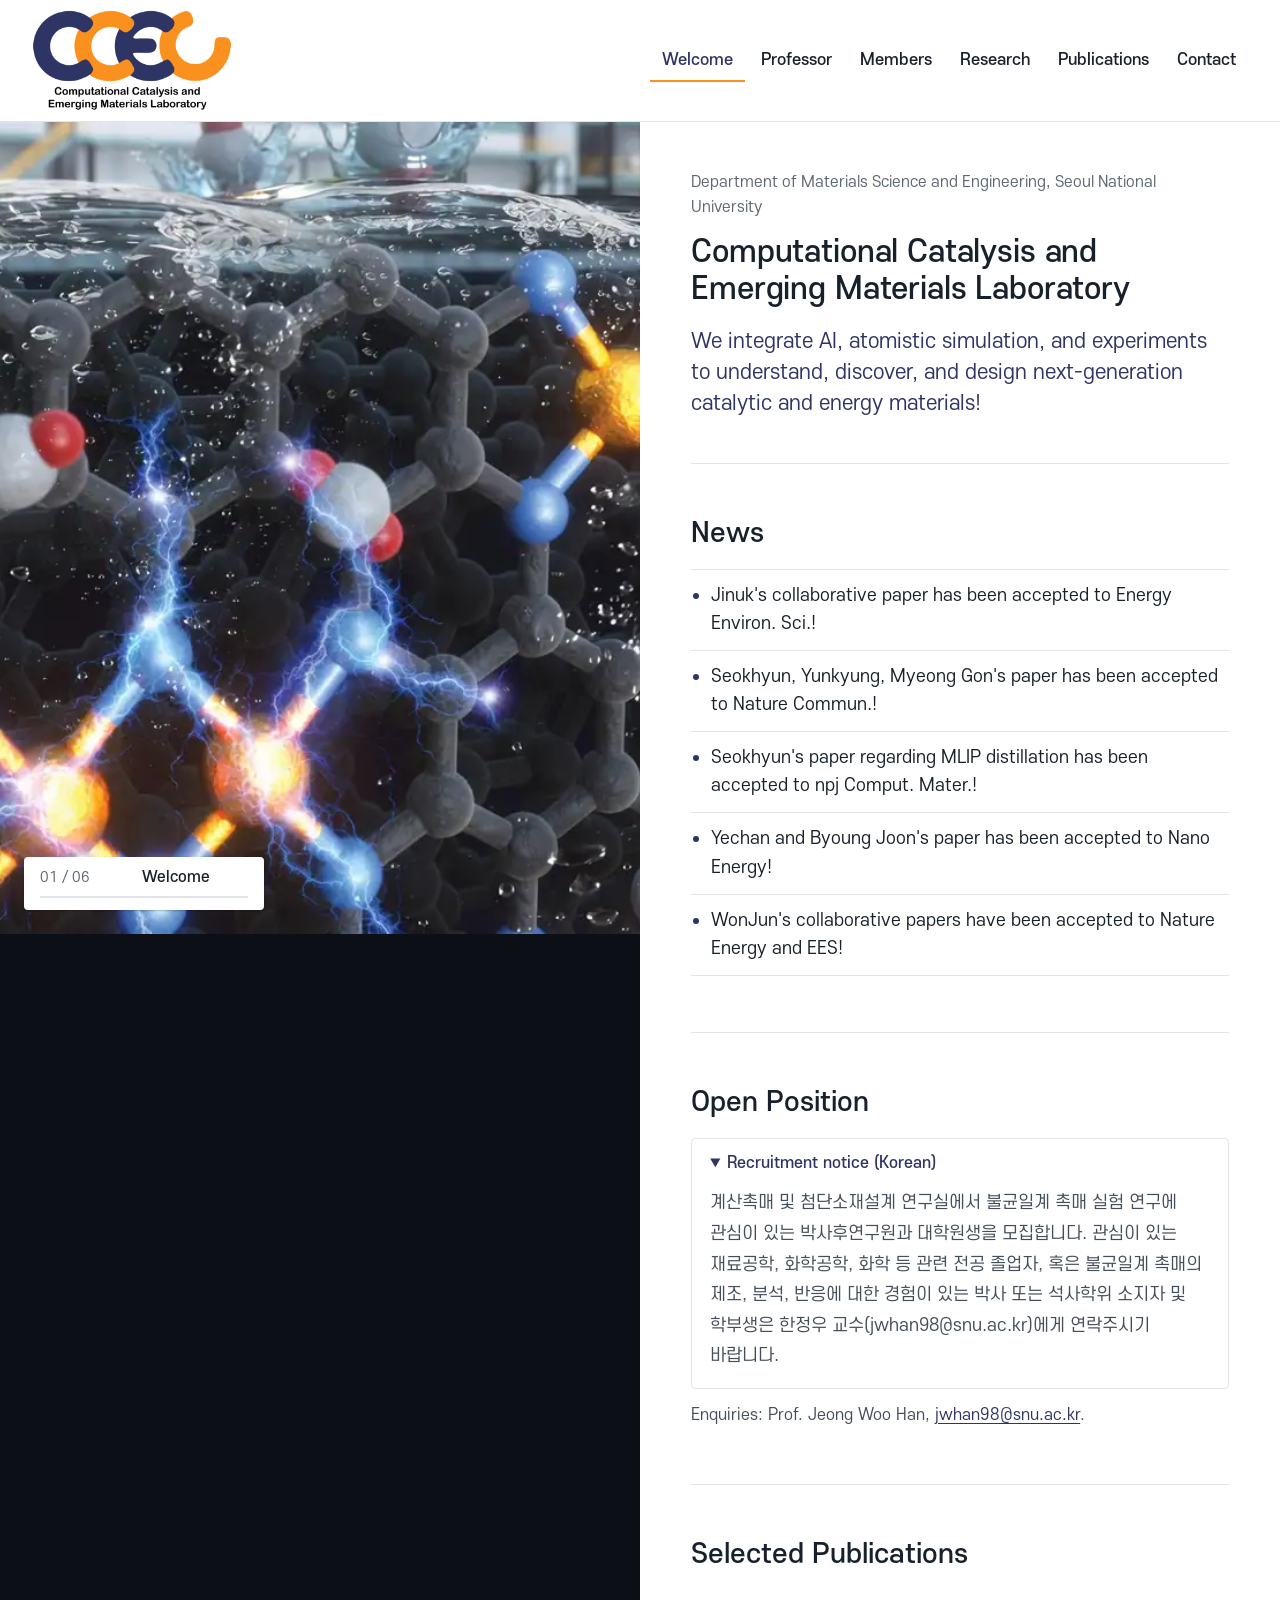
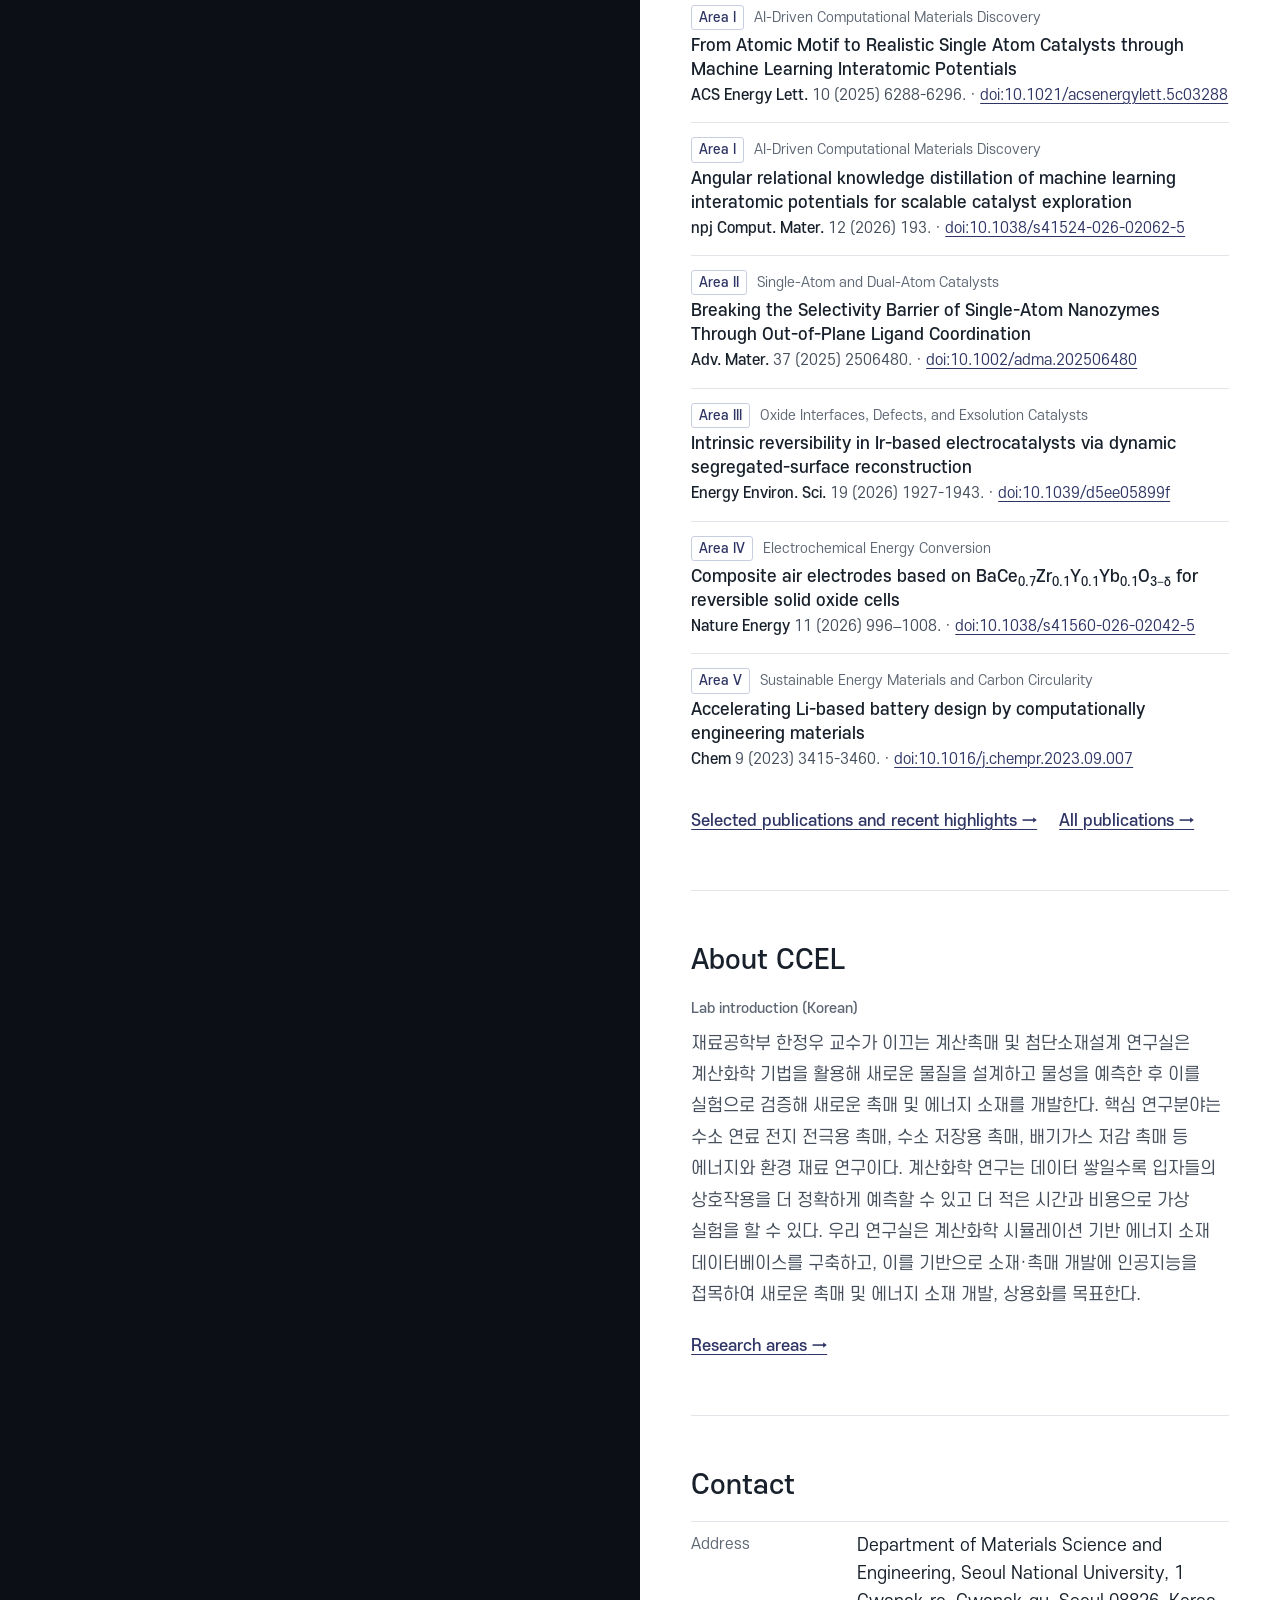
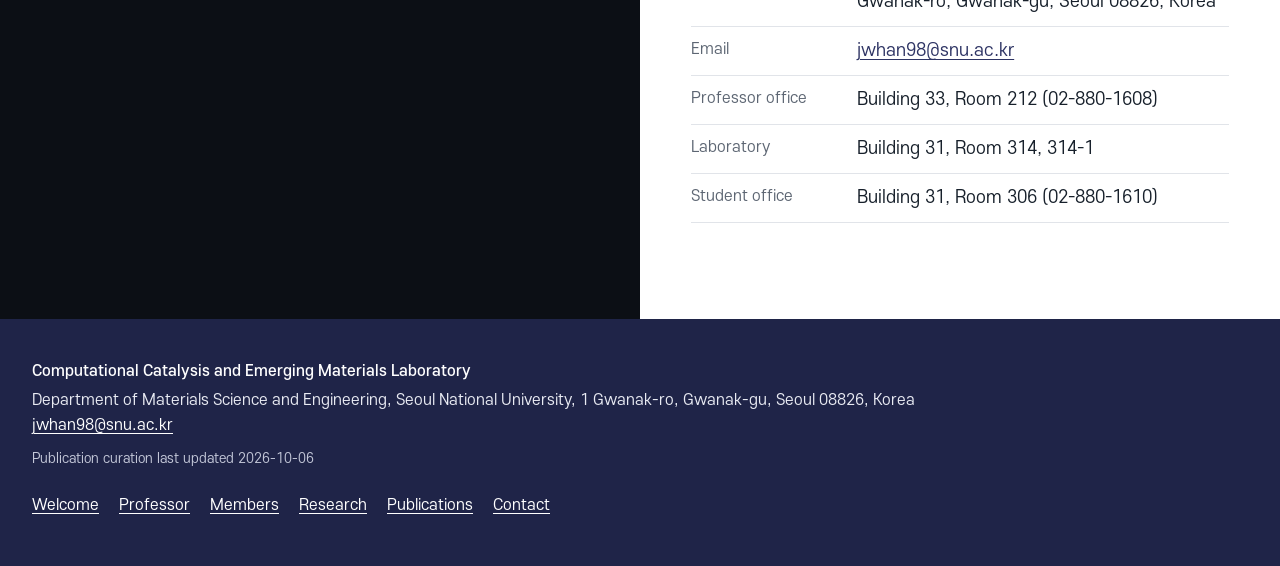
==== commit e97caec8: "Lean landing page (v5): main page like the current Welcome page; research, highlights and people mov" ====
--- a/index.html
+++ b/index.html
@@ -19,11 +19,11 @@
     <a class="brand" href="index.html" aria-label="CCEL home"><img class="ccel-logo" data-logo src="_shared/img/logo2.png" alt="CCEL"></a>
     <button class="menu-btn" type="button" aria-expanded="false" aria-controls="site-nav"><span class="bars" aria-hidden="true"></span><span class="menu-label">Menu</span></button>
     <nav id="site-nav" class="site-nav" aria-label="Main">
-      <a href="index.html#research">Research</a>
+      <a href="index.html" aria-current="page">Welcome</a>
+      <a href="members.html#professor">Professor</a>
+      <a href="members.html">Members</a>
+      <a href="research.html">Research</a>
       <a href="publications.html">Publications</a>
-      <a href="members.html">People</a>
-      <a href="index.html#news">News</a>
-      <a href="index.html#join">Join Us</a>
       <a href="index.html#contact">Contact</a>
     </nav>
   </div>
@@ -34,50 +34,16 @@
     <div class="stage" data-stage aria-hidden="true">
       <img class="stage-poster" src="_shared/scroll/hero_poster.webp" alt="">
       <canvas></canvas>
-      <div class="stage-cap"><span class="cap-num">01 / 08</span><span class="cap-name">Overview</span><span class="cap-bar"><i></i></span></div>
+      <div class="stage-cap"><span class="cap-num">01 / 06</span><span class="cap-name">Welcome</span><span class="cap-bar"><i></i></span></div>
     </div>
   </div>
 
   <div class="col">
-    <section id="top" class="intro" data-cap="Overview" aria-labelledby="lab-name">
+    <section id="top" class="intro" data-cap="Welcome" aria-labelledby="lab-name">
       <p class="eyebrow" id="affil"></p>
       <h1 id="lab-name"></h1>
-      <p class="identity" id="identity"></p>
       <p class="tagline" id="tagline"></p>
-      <dl class="facts" id="facts"></dl>
-      <nav class="area-index" aria-label="Research areas">
-        <p class="label">Research areas</p>
-        <ol id="area-index"></ol>
-      </nav>
       <noscript><p class="noscript">This page renders its content from the lab's data file and needs JavaScript. The publication list is at <a href="publications.html">publications.html</a>.</p></noscript>
-    </section>
-
-    <section id="research" class="sec" data-cap="Research" aria-labelledby="h-research">
-      <h2 id="h-research">Research</h2>
-      <div id="research-intro" class="prose"></div>
-      <figure class="loop" id="research-loop"></figure>
-      <div id="areas"></div>
-    </section>
-
-    <section id="publications" class="sec" data-cap="Selected Publications" aria-labelledby="h-selected">
-      <h2 id="h-selected">Selected Publications</h2>
-      <p class="sec-lede" id="selected-lede"></p>
-      <div id="selected" class="cite-list"></div>
-      <p class="more"><a href="publications.html">All publications</a><a href="publications.html#covers">Journal covers</a></p>
-    </section>
-
-    <section id="highlights" class="sec" data-cap="Recent Highlights" aria-labelledby="h-highlights">
-      <h2 id="h-highlights">Recent Highlights</h2>
-      <p class="sec-lede">Recent lab-led papers, filled automatically when a paper is added.</p>
-      <div id="recent" class="cite-list"></div>
-      <details class="rules" id="rules"><summary>How these two lists are chosen</summary><p></p></details>
-    </section>
-
-    <section id="people" class="sec" data-cap="People" aria-labelledby="h-people">
-      <h2 id="h-people">People</h2>
-      <div id="pi" class="pi"></div>
-      <div id="roster"></div>
-      <p class="more"><a href="members.html">All members and alumni</a></p>
     </section>
 
     <section id="news" class="sec" data-cap="News" aria-labelledby="h-news">
@@ -85,17 +51,28 @@
       <ul id="news-list" class="news"></ul>
     </section>
 
-    <section id="join" class="sec" data-cap="Join Us" aria-labelledby="h-join">
-      <h2 id="h-join">Join Us</h2>
-      <p id="join-lede" class="sec-lede"></p>
-      <details class="ko" open><summary>Open positions — recruitment notice (Korean)</summary><p lang="ko" id="opening-ko"></p></details>
-      <details class="ko"><summary>About the lab (Korean)</summary><p lang="ko" id="about-ko"></p></details>
+    <section id="opening" class="sec" data-cap="Open Position" aria-labelledby="h-opening">
+      <h2 id="h-opening">Open Position</h2>
+      <details class="ko" open><summary>Recruitment notice (Korean)</summary><p lang="ko" id="opening-ko"></p></details>
+      <p id="opening-mail" class="sec-note"></p>
+    </section>
+
+    <section id="publications" class="sec" data-cap="Selected Publications" aria-labelledby="h-selected">
+      <h2 id="h-selected">Selected Publications</h2>
+      <ol id="selected" class="pins"></ol>
+      <p class="more"><a href="publications.html#selected">Selected publications and recent highlights</a><a href="publications.html">All publications</a></p>
+    </section>
+
+    <section id="about" class="sec" data-cap="About CCEL" aria-labelledby="h-about">
+      <h2 id="h-about">About CCEL</h2>
+      <p class="label">Lab introduction (Korean)</p>
+      <p lang="ko" id="about-ko" class="ko-text"></p>
+      <p class="more"><a href="research.html">Research areas</a></p>
     </section>
 
     <section id="contact" class="sec" data-cap="Contact" aria-labelledby="h-contact">
       <h2 id="h-contact">Contact</h2>
       <dl id="contact-list" class="contact"></dl>
-      <figure class="group" id="group-photo"></figure>
     </section>
   </div>
 </main>
@@ -104,9 +81,11 @@
   <div class="foot-in">
     <div id="foot-info"></div>
     <nav aria-label="Footer">
-      <a href="index.html#research">Research</a>
+      <a href="index.html">Welcome</a>
+      <a href="members.html#professor">Professor</a>
+      <a href="members.html">Members</a>
+      <a href="research.html">Research</a>
       <a href="publications.html">Publications</a>
-      <a href="members.html">People</a>
       <a href="index.html#contact">Contact</a>
     </nav>
   </div>
--- a/css/site.css
+++ b/css/site.css
@@ -85,18 +85,14 @@
 /* skip link target: keep the page title clear of the fixed header */
 #main { scroll-margin-top: calc(var(--hdr-c) + 20px); }
 
-/* ---------- overview ---------- */
-.intro { padding: 44px 0 40px; }
+/* ---------- overview (identity only) ---------- */
+.intro { padding: 48px 0 44px; }
 .eyebrow { font-size: 15px; color: var(--ink-3); margin-bottom: 14px; }
 .intro h1 { font-size: clamp(28px, 2.35vw, 36px); line-height: 1.24; letter-spacing: -0.005em; }
-.identity { margin-top: 16px; font-size: 20px; line-height: 1.5; color: var(--navy); font-weight: 500; }
-.tagline { margin-top: 12px; color: var(--ink-2); }
-.facts { display: grid; grid-template-columns: repeat(4, minmax(0, 1fr)); gap: 0; margin: 28px 0 0; border-top: 1px solid var(--rule); border-bottom: 1px solid var(--rule); }
-.facts > div { display: flex; flex-direction: column; padding: 12px 12px 12px 0; }
-.facts dd { order: -1; }
-.facts > div + div { padding-left: 14px; border-left: 1px solid var(--rule); }
-.facts dt { font-size: 13px; line-height: 1.35; color: var(--ink-3); }
-.facts dd { margin: 0; font-size: 26px; font-weight: 500; line-height: 1.2; font-variant-numeric: tabular-nums; color: var(--ink); }
+.tagline { margin-top: 18px; font-size: 20px; line-height: 1.55; color: var(--navy); }
+.noscript { margin-top: 20px; padding: 12px; background: var(--wash); }
+
+/* research-area table of contents (research.html) */
 .area-index { margin-top: 26px; }
 .area-index ol { list-style: none; margin: 8px 0 0; padding: 0; }
 .area-index li + li { border-top: 1px solid var(--rule); }
@@ -104,7 +100,6 @@
 .area-index a::after { content: "\2193"; color: var(--ink-3); font-size: 14px; }
 .area-index a:hover .t { color: var(--navy); text-decoration: underline; }
 .area-index .num { color: var(--navy); font-weight: 500; }
-.noscript { margin-top: 20px; padding: 12px; background: var(--wash); }
 
 /* ---------- sections ---------- */
 .sec { padding: 52px 0 56px; border-top: 1px solid var(--rule); }
@@ -120,16 +115,16 @@
 /* research areas */
 .area { padding: 30px 0 30px; }
 .area + .area { border-top: 1px solid var(--rule); }
-.area-head { display: grid; grid-template-columns: 168px minmax(0, 1fr); gap: 22px; align-items: start; }
-.area-head img { width: 168px; height: 168px; object-fit: cover; border-radius: 4px; display: block; background: var(--wash); }
+.area-head { display: grid; grid-template-columns: 200px minmax(0, 1fr); gap: 26px; align-items: start; }
+.area-head img { width: 200px; height: 200px; object-fit: cover; border-radius: 4px; display: block; background: var(--wash); }
 .area-num { font-size: 14px; color: var(--navy); font-weight: 500; margin-bottom: 4px; }
-.area h3 { font-size: 21px; line-height: 1.35; }
+.area h2 { font-size: 23px; line-height: 1.35; }
 .kw { margin-top: 10px; font-size: 14.5px; line-height: 1.6; color: var(--ink-3); }
 .area-sum { margin-top: 16px; color: var(--ink-2); }
 .area-papers { margin-top: 18px; padding: 14px 18px 4px; background: var(--wash); border-radius: 4px; }
 .area-papers .cite { padding: 10px 0 12px; }
 .area-papers .cite + .cite { border-top: 1px solid var(--rule); }
-.area-papers .cite-title { font-size: 16px; }
+.area-papers .cite-title { font-size: 16.5px; }
 .area-more { margin-top: 14px; font-size: 15.5px; font-weight: 500; }
 
 /* citations */
@@ -160,47 +155,43 @@
 .rules summary { cursor: pointer; color: var(--navy); font-weight: 500; }
 .rules p { margin-top: 8px; line-height: 1.6; }
 
-/* people */
-.pi { display: grid; grid-template-columns: 120px minmax(0, 1fr); gap: 22px; align-items: start; padding-bottom: 26px; }
-.pi img { width: 120px; height: 154px; object-fit: cover; border-radius: 4px; display: block; background: var(--wash); }
-.pi h3 { font-size: 21px; margin-top: 2px; }
-.pi-title, .pi-role { font-size: 15px; color: var(--ink-2); margin-top: 4px; line-height: 1.5; }
-.pi-mail { font-size: 15px; margin-top: 6px; }
-.pi .icons { margin-top: 8px; }
+/* member link icons and approach marks (members.html) */
 .icons { display: inline-flex; gap: 4px; flex-wrap: wrap; vertical-align: middle; }
 .ico { display: inline-flex; width: 28px; height: 28px; align-items: center; justify-content: center; border-radius: 4px; color: var(--navy); border: 1px solid #cfd3e3; }
 .ico svg { width: 15px; height: 15px; }
 .ico:hover { background: var(--navy); color: #fff; border-color: var(--navy); }
-.roster-group { padding: 18px 0 6px; border-top: 1px solid var(--rule); }
-.roster-group h3 { font-size: 17px; }
 .count { color: var(--ink-3); font-weight: 400; font-size: 15px; margin-left: 4px; }
-.roster { list-style: none; margin: 10px 0 0; padding: 0; display: grid; grid-template-columns: repeat(2, minmax(0, 1fr)); gap: 4px 20px; align-items: start; }
-.roster li { display: grid; grid-template-columns: 44px minmax(0, 1fr); gap: 12px; align-items: start; padding: 6px 0; }
-.roster img, .roster .ph { width: 44px; height: 44px; border-radius: 50%; object-fit: cover; object-position: 50% 20%; display: block; background: var(--wash); }
-.who { display: flex; flex-direction: column; min-width: 0; }
-.nm { font-size: 15.5px; font-weight: 500; line-height: 1.35; }
-.sub { font-size: 13px; color: var(--ink-3); line-height: 1.45; display: flex; flex-direction: column; }
-.who .icons { margin-top: 4px; }
-.who .ico { width: 24px; height: 24px; }
-.who .ico svg { width: 13px; height: 13px; }
 .type::before { content: ""; display: inline-block; width: 7px; height: 7px; border-radius: 50%; margin-right: 5px; vertical-align: 1px; }
 .t-computational::before { background: var(--navy); }
 .t-experimental::before { background: var(--orange); }
 
-/* news, join, contact */
+/* selected publications on the landing page: compact, as on the current Welcome page */
+.pins { list-style: none; margin: 0; padding: 0; }
+.pin { padding: 14px 0 15px; }
+.pin + .pin { border-top: 1px solid var(--rule); }
+.pin .cite-meta { margin-bottom: 4px; }
+.pin .cite-title { font-size: 16.5px; }
+.pin .cite-src { margin-top: 3px; }
+a.area-tag { text-decoration: none; }
+a.area-tag:hover { background: var(--navy); color: #fff; border-color: var(--navy); }
+
+/* news, open position, about, contact */
 .news { list-style: none; margin: 0; padding: 0; }
 .news li { padding: 12px 0 12px 20px; position: relative; border-bottom: 1px solid var(--rule); }
+.news li:first-child { border-top: 1px solid var(--rule); }
 .news li::before { content: ""; position: absolute; left: 2px; top: 23px; width: 6px; height: 6px; background: var(--navy); border-radius: 50%; }
 .news time { display: block; font-size: 13px; color: var(--ink-3); }
-details.ko { margin-top: 12px; border: 1px solid var(--rule); border-radius: 4px; padding: 0 16px; }
-details.ko summary { cursor: pointer; padding: 12px 0; font-weight: 500; color: var(--navy); }
-details.ko p { padding: 0 0 16px; color: var(--ink-2); line-height: 1.75; word-break: keep-all; }
-.contact { margin: 0; display: grid; grid-template-columns: 1fr; }
+details.ko { border: 1px solid var(--rule); border-radius: 4px; padding: 0 18px; }
+details.ko summary { cursor: pointer; padding: 12px 0; font-weight: 500; color: var(--navy); font-size: 15.5px; }
+details.ko p { padding: 0 0 16px; color: var(--ink-2); line-height: 1.8; word-break: keep-all; }
+.sec-note { margin-top: 14px; font-size: 15.5px; color: var(--ink-2); }
+.ko-text { margin-top: 8px; color: var(--ink-2); line-height: 1.85; word-break: keep-all; }
+.contact { margin: 0; display: grid; grid-template-columns: 1fr; border-top: 1px solid var(--rule); }
 .contact > div { display: grid; grid-template-columns: 150px minmax(0, 1fr); gap: 16px; padding: 10px 0; border-bottom: 1px solid var(--rule); }
 .contact dt { color: var(--ink-3); font-size: 15px; }
 .contact dd { margin: 0; }
-.group { margin: 26px 0 0; }
-.group img { display: block; width: 100%; aspect-ratio: 3 / 2; object-fit: cover; border-radius: 4px; background: var(--wash); }
+.group { margin: 0; }
+.group img { display: block; width: 100%; aspect-ratio: 12 / 5; object-fit: cover; object-position: 50% 62%; border-radius: 4px; background: var(--wash); }
 .group figcaption { font-size: 13.5px; color: var(--ink-3); margin-top: 8px; }
 
 /* footer */
@@ -250,19 +241,13 @@
   .col { padding: 0 20px 24px; }
   .intro { padding-top: 28px; }
   .intro h1 { font-size: clamp(25px, 6.6vw, 32px); }
-  .identity { font-size: 18px; }
-  .facts { grid-template-columns: repeat(2, minmax(0, 1fr)); }
-  .facts > div:nth-child(3) { padding-left: 0; border-left: 0; }
-  .facts > div:nth-child(n+3) { border-top: 1px solid var(--rule); }
-  .facts dd { font-size: 23px; }
+  .tagline { font-size: 18px; }
   .sec { padding: 40px 0 44px; }
   .sec > h2 { font-size: 24px; }
   .area-head { grid-template-columns: 104px minmax(0, 1fr); gap: 16px; }
   .area-head img { width: 104px; height: 104px; }
-  .area h3 { font-size: 18.5px; }
-  .roster { grid-template-columns: 1fr; }
-  .pi { grid-template-columns: 96px minmax(0, 1fr); gap: 16px; }
-  .pi img { width: 96px; height: 123px; }
+  .area h2 { font-size: 19.5px; }
+  .group img { aspect-ratio: 3 / 2; object-position: 50% 60%; }
   .contact > div { grid-template-columns: 1fr; gap: 2px; }
   .cover img { width: 60px; height: 80px; }
   .cite.has-cover { gap: 12px; }
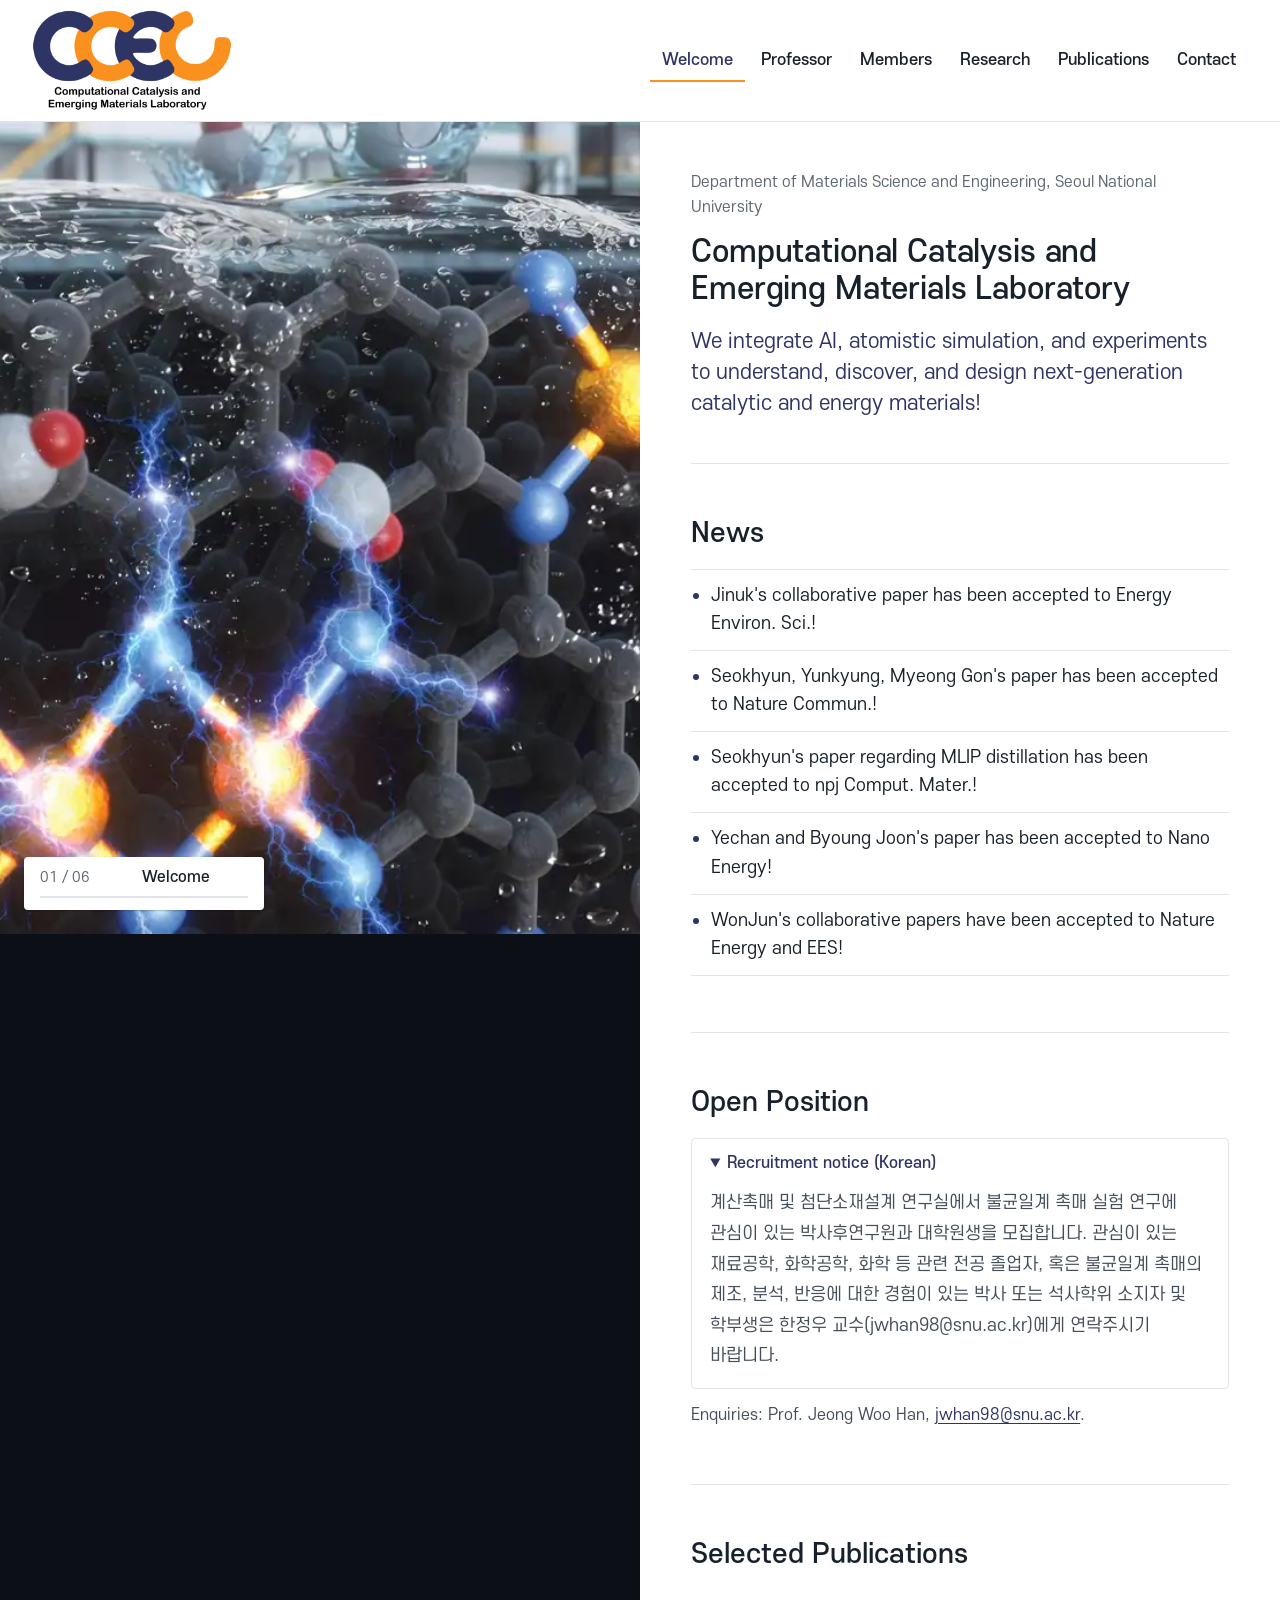
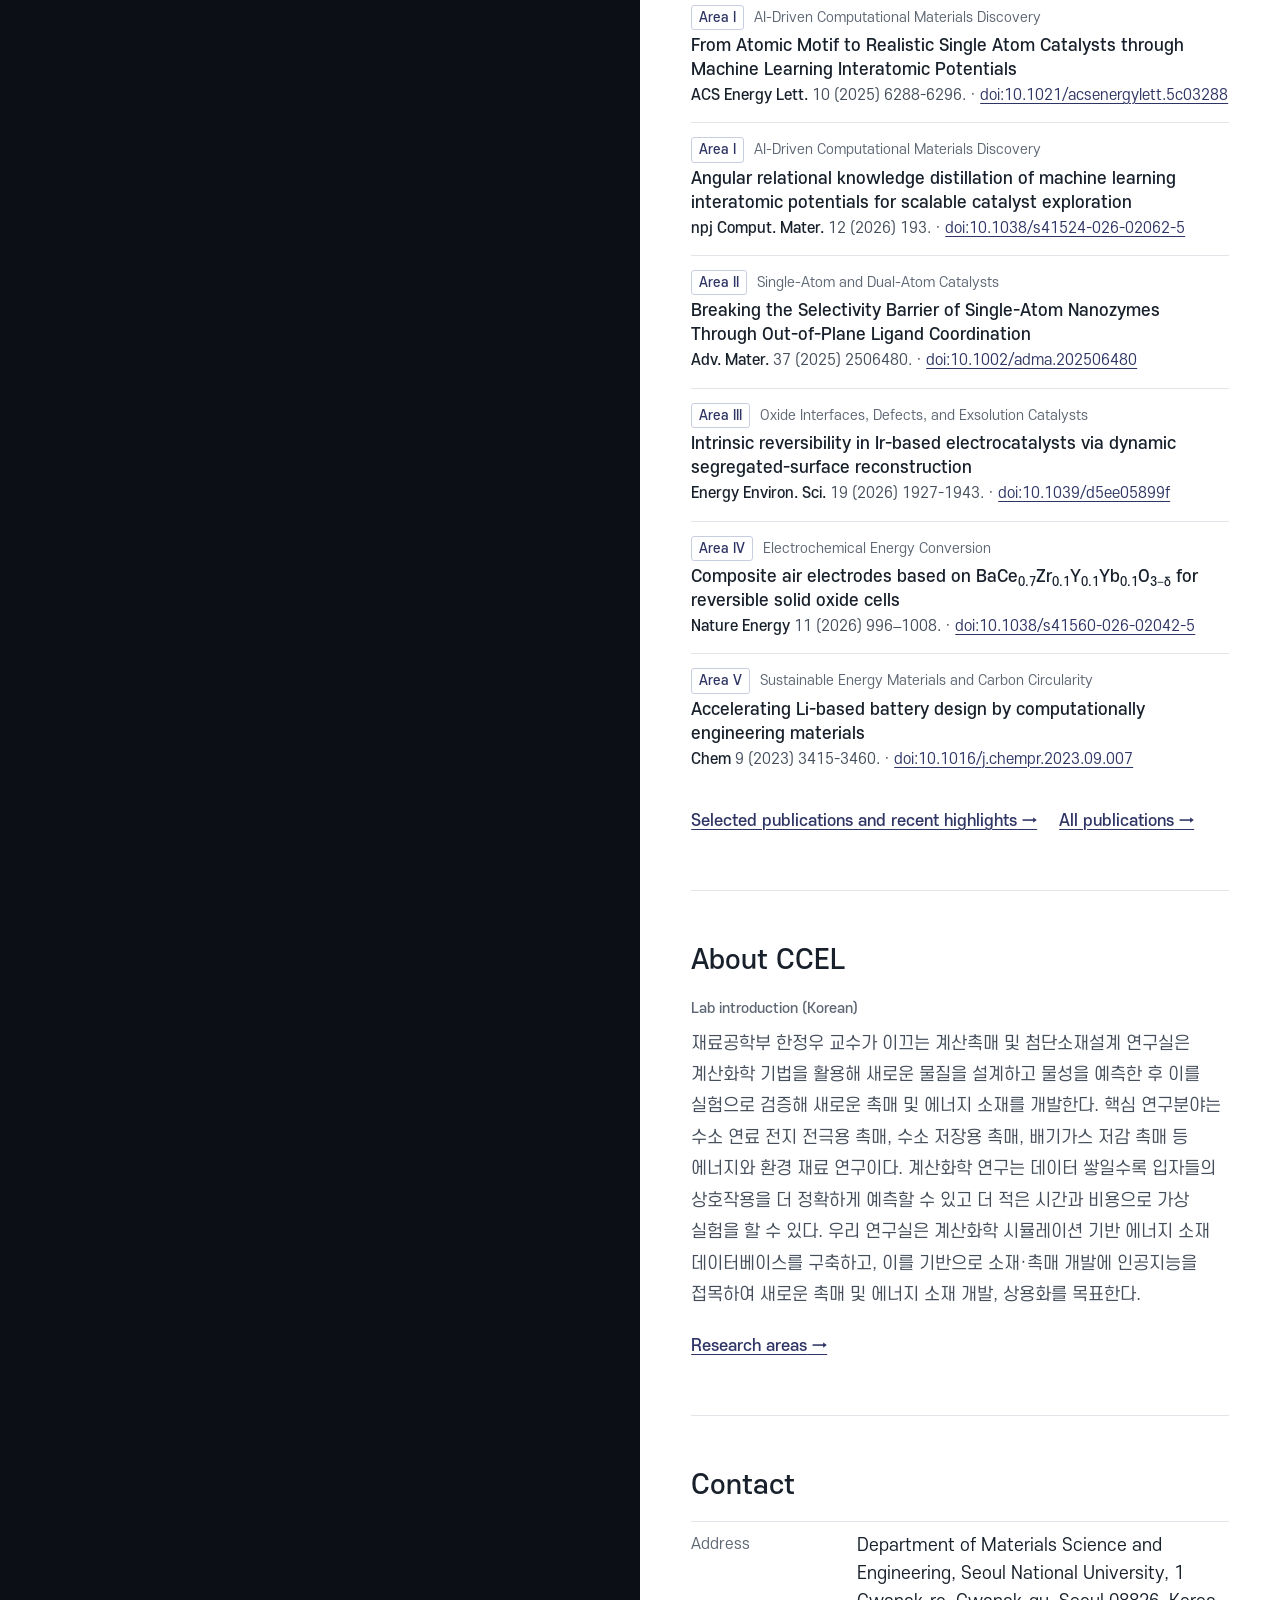
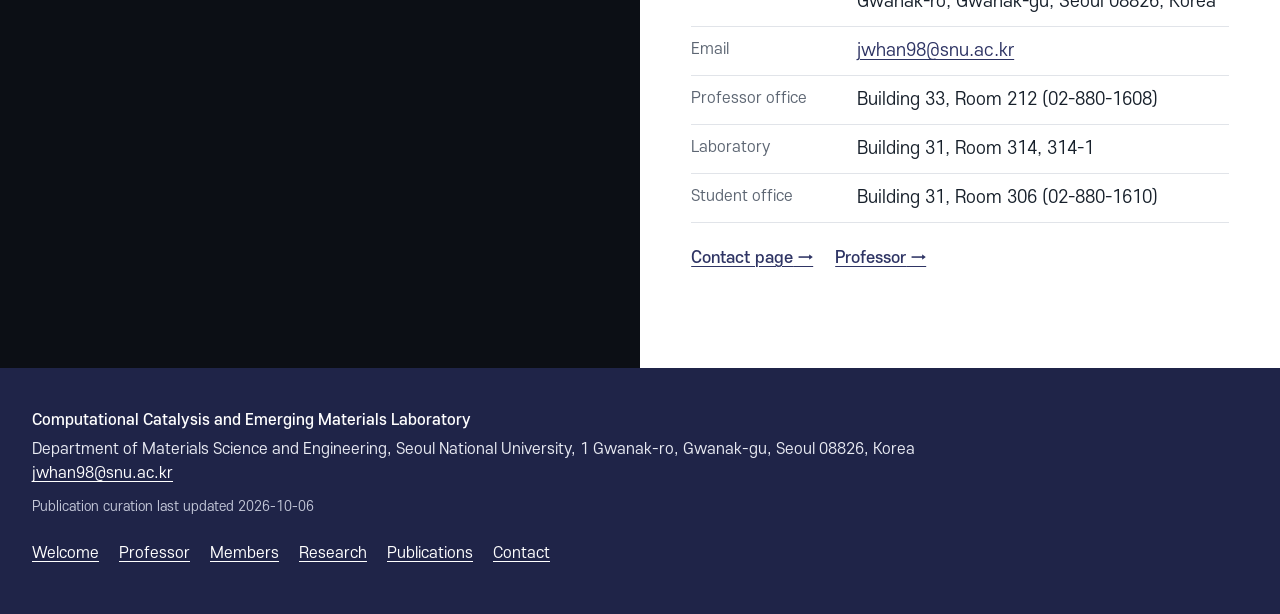
==== commit 1d846164: "Professor, Members and Contact pages (v6): professor-only page, alumni behind a button, dedicated co" ====
--- a/index.html
+++ b/index.html
@@ -20,11 +20,11 @@
     <button class="menu-btn" type="button" aria-expanded="false" aria-controls="site-nav"><span class="bars" aria-hidden="true"></span><span class="menu-label">Menu</span></button>
     <nav id="site-nav" class="site-nav" aria-label="Main">
       <a href="index.html" aria-current="page">Welcome</a>
-      <a href="members.html#professor">Professor</a>
+      <a href="professor.html">Professor</a>
       <a href="members.html">Members</a>
       <a href="research.html">Research</a>
       <a href="publications.html">Publications</a>
-      <a href="index.html#contact">Contact</a>
+      <a href="contact.html">Contact</a>
     </nav>
   </div>
 </header>
@@ -73,6 +73,7 @@
     <section id="contact" class="sec" data-cap="Contact" aria-labelledby="h-contact">
       <h2 id="h-contact">Contact</h2>
       <dl id="contact-list" class="contact"></dl>
+      <p class="more"><a href="contact.html">Contact page</a><a href="professor.html">Professor</a></p>
     </section>
   </div>
 </main>
@@ -82,11 +83,11 @@
     <div id="foot-info"></div>
     <nav aria-label="Footer">
       <a href="index.html">Welcome</a>
-      <a href="members.html#professor">Professor</a>
+      <a href="professor.html">Professor</a>
       <a href="members.html">Members</a>
       <a href="research.html">Research</a>
       <a href="publications.html">Publications</a>
-      <a href="index.html#contact">Contact</a>
+      <a href="contact.html">Contact</a>
     </nav>
   </div>
 </footer>
